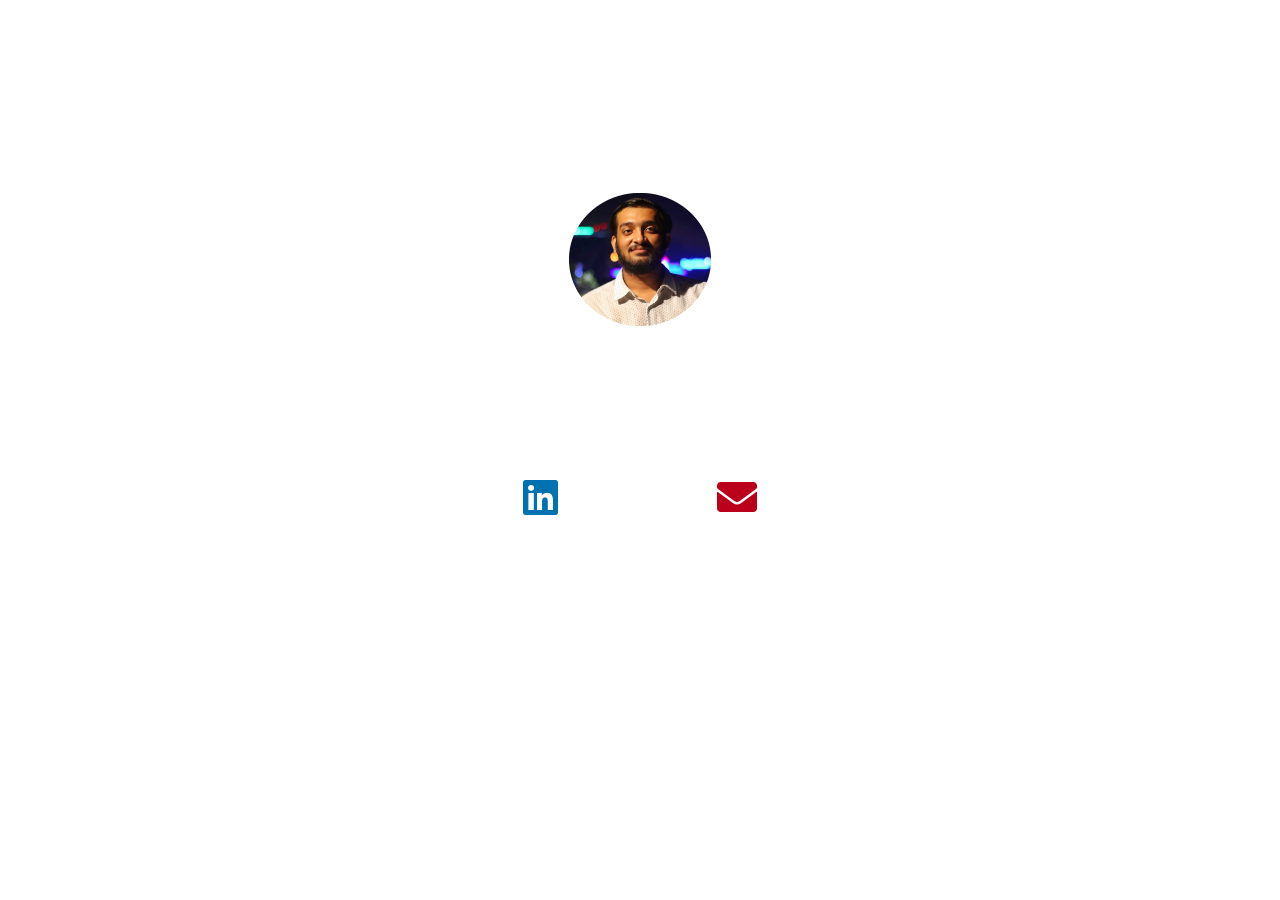
==== index.html @ 6c56e447 "Rename portfolio.html to index.html" ====
<!DOCTYPE html>
<html lang="en">

<head>
    <meta charset="UTF-8">
    <meta name="viewport" content="width=device-width, initial-scale=1.0">
    <title>Shammi Anand</title>
    <link rel="stylesheet" href="https://cdnjs.cloudflare.com/ajax/libs/font-awesome/5.11.2/css/all.css" />
    <link rel="stylesheet" href="style.css">
</head>

<body>
    <section>
        <div class="title">
            <img src="images/shammi.png" alt="Shammi Anand">
            <p id="name">Shammi Anand</p>
            <p id="class">Computer Science(Sophomore)</p>
            <p id="description"><a href="https://cusat.ac.in">Cochin University of Science & Technology</a></p>
            <div id="logos">
                <a href="https://linkedin.com/in/shammicusat" class="fa-2x icons-space"><i
                        class="fab fa-linkedin"></i></a>
                <a href="https://github.com/ShammiAnand/" class="fa-2x icons-space"><i class="fab fa-github"></i></a>
                <a href="mailto:shammianand101@gmail.com" class="fa-2x icons-space"><i class="fas fa-envelope"></i></a>
            </div>
            <div>
                <a href="https://drive.google.com/file/d/11SSKdb4FdiVod1B37IjM6GRURgsFeagd/view?usp=sharing"><button><i
                            class="fa fa-download"></i>Resume</button></a>
            </div>
            <div class="footer">
                <p>Designed by Shammi Anand</p>
            </div>
        </div>
        <script src="https://formspree.io/js/formbutton-v1.min.js" defer></script>
        <script>
            window.formbutton = window.formbutton || function () { (formbutton.q = formbutton.q || []).push(arguments) };
            formbutton("create", {
                styles: {
                    fontFamily: '"Courier Prime", monospace',
                    button: {
                        background: "black"
                    },
                    title: {
                        background: "#000000",
                        textTransform: "uppercase"
                    },
                    description: {
                        background: "#000000"
                    }
                },
                title: "Thanks for visiting my website!",
                description: "If you have any queries, please leave a message below. I'll get to it asap!",
                action: "https://formspree.io/f/xqkgajll",
                buttonImg: "<i class='fas fa-comment' style='font-size:24px'/>"
            })
        </script>
    </section>
</body>

</html>
---- style.css ----
* {
  box-sizing: border-box;
}

html,
body {
  margin: 0;
  padding: 0;
  height: 100vh;
  width: 100vw;
}

section {
    height: 100%;
    width: 100%;
    display: flex;
    align-items: center;
    justify-content: center;
    flex-direction: row;
    justify-items: auto;
    /* padding: 10px; */
    font-size: 20px;
    background-image: url("https://images.unsplash.com/photo-1603726629907-ba4600c520be?ixlib=rb-1.2.1&ixid=eyJhcHBfaWQiOjEyMDd9&auto=format&fit=crop&w=1534&q=80");
    background-repeat: no-repeat;
    background-size: cover;
}

section div {
  display: flex;
  flex-direction: column;
  justify-content: flex-start;
  align-items: center;
  justify-items: center;
}

.title {
  padding-top : 9.5em;
}

img {
  width : 25%;
}
a {
  text-decoration: none;
  color: white;
}

p {
  font-family: 'Courier New', Courier, monospace;
}

#name {
  font-size: 1.5em;
  font-weight: 800;
  color : white;
  margin : 10px auto;
}

#description {
  font-size: 1em;
  font-weight: 600;
  color: white;
  margin : 0px auto;
}

div#logos {
    display: flex;
    flex-direction: row;
    justify-content: space-around;
    align-items: center;
}

div#logos i {
  margin-top: 1em;
}

i {
  margin : 0.4em 0.75em;
  transition: all 0.5s;
}

i.fa-linkedin {
  color : #0072b1;
}

i.fa-envelope {
  color : #BB001B;
}

i:hover {
  /* color: brown; */
  transform: scale(1.5);
}

div button {
  font-size: 20px;
  width: 9em;
  border-radius: 10px;
  height: 3em;
  background: none;
  color : white;
  border : 2px solid white;
  margin : 3em 0 10em 0;
  transition: background-color 1s cubic-bezier(0.34, 1.56, 0.64, 1), border-radius 1s cubic-bezier(0.34, 1.56, 0.64, 1);
}

button:hover {
  color : black;
  background-color: white;
  /* border-radius: 20px; */
  transform: translateY(-10px);
}


@media (max-width : 960px) {
  p#description {
    padding : 0 20%;
  }
}

.footer {
  font-family: 'Courier New', Courier, monospace;
  font-size: 0.7em;
  font-weight: 200;
  color: white;
  /* padding-top: 10em; */
}

p#class {
  color: white;
  font-family: 'Courier New', Courier, monospace;
  font-size: 0.8em;
  margin-top : 0;
}
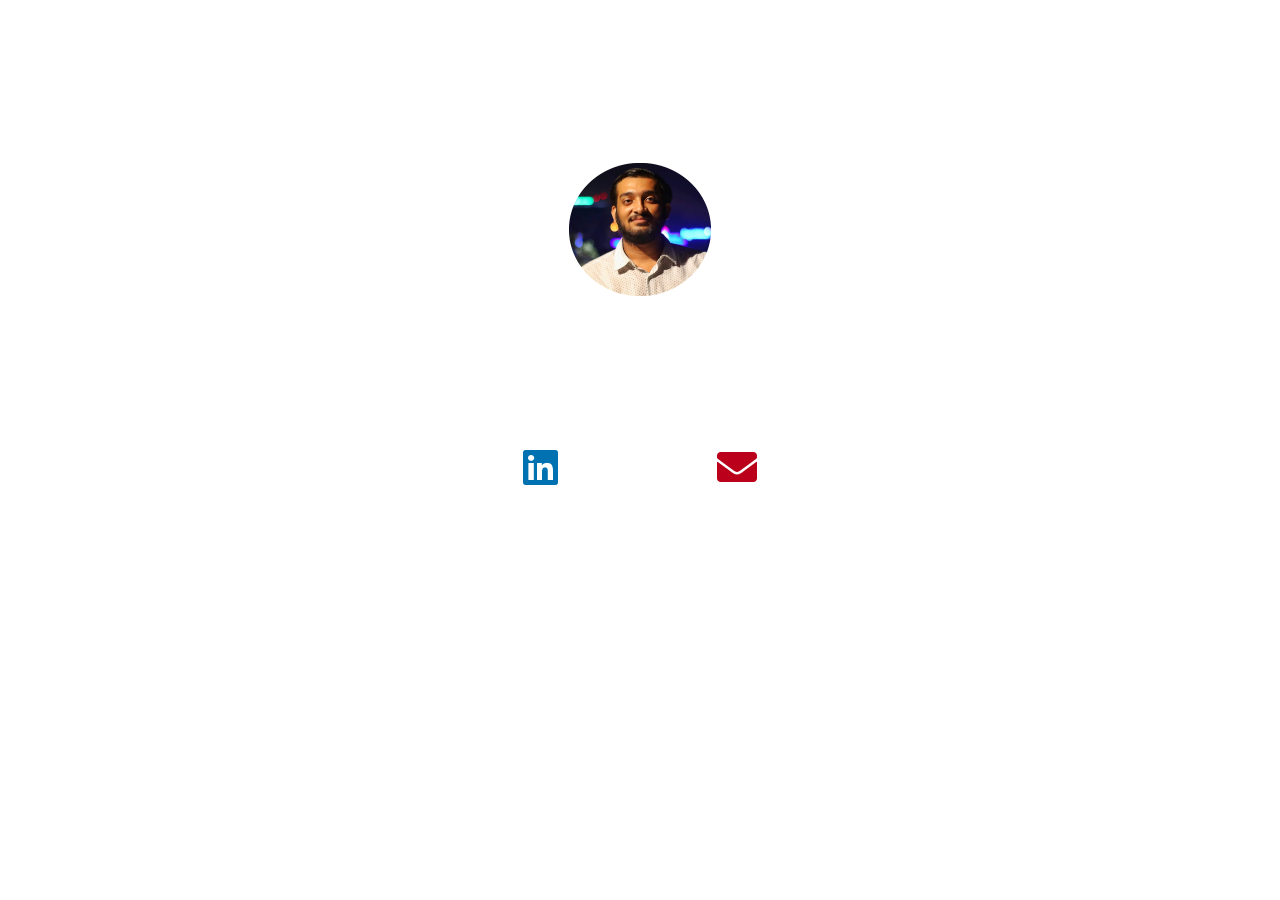
==== commit 0dcf6857: "changes" ====
--- a/index.html
+++ b/index.html
@@ -10,7 +10,7 @@
 </head>
 
 <body>
-    <section>
+    <section id="main">
         <div class="title">
             <img src="images/shammi.png" alt="Shammi Anand">
             <p id="name">Shammi Anand</p>
@@ -54,6 +54,7 @@
             })
         </script>
     </section>
+    <script src="app.js"></script>
 </body>
 
-</html>
+</html>
--- a/style.css
+++ b/style.css
@@ -8,9 +8,10 @@
   padding: 0;
   height: 100vh;
   width: 100vw;
+  /* background-image: url("https://images.unsplash.com/photo-1606990972809-f6dff5d17367?ixid=MXwxMjA3fDB8MHxwaG90by1wYWdlfHx8fGVufDB8fHw%3D&ixlib=rb-1.2.1&auto=format&fit=crop&w=1050&q=80"); */
 }
 
-section {
+#main {
     height: 100%;
     width: 100%;
     display: flex;
@@ -20,7 +21,8 @@
     justify-items: auto;
     /* padding: 10px; */
     font-size: 20px;
-    background-image: url("https://images.unsplash.com/photo-1603726629907-ba4600c520be?ixlib=rb-1.2.1&ixid=eyJhcHBfaWQiOjEyMDd9&auto=format&fit=crop&w=1534&q=80");
+    /* background-image: url("https://images.unsplash.com/photo-1603726629907-ba4600c520be?ixlib=rb-1.2.1&ixid=eyJhcHBfaWQiOjEyMDd9&auto=format&fit=crop&w=1534&q=80"); */
+    background-image: url("https://images.unsplash.com/photo-1606990972809-f6dff5d17367?ixid=MXwxMjA3fDB8MHxwaG90by1wYWdlfHx8fGVufDB8fHw%3D&ixlib=rb-1.2.1&auto=format&fit=crop&w=1050&q=80");
     background-repeat: no-repeat;
     background-size: cover;
 }
@@ -34,7 +36,7 @@
 }
 
 .title {
-  padding-top : 9.5em;
+  padding-top : 6.5em;
 }
 
 img {
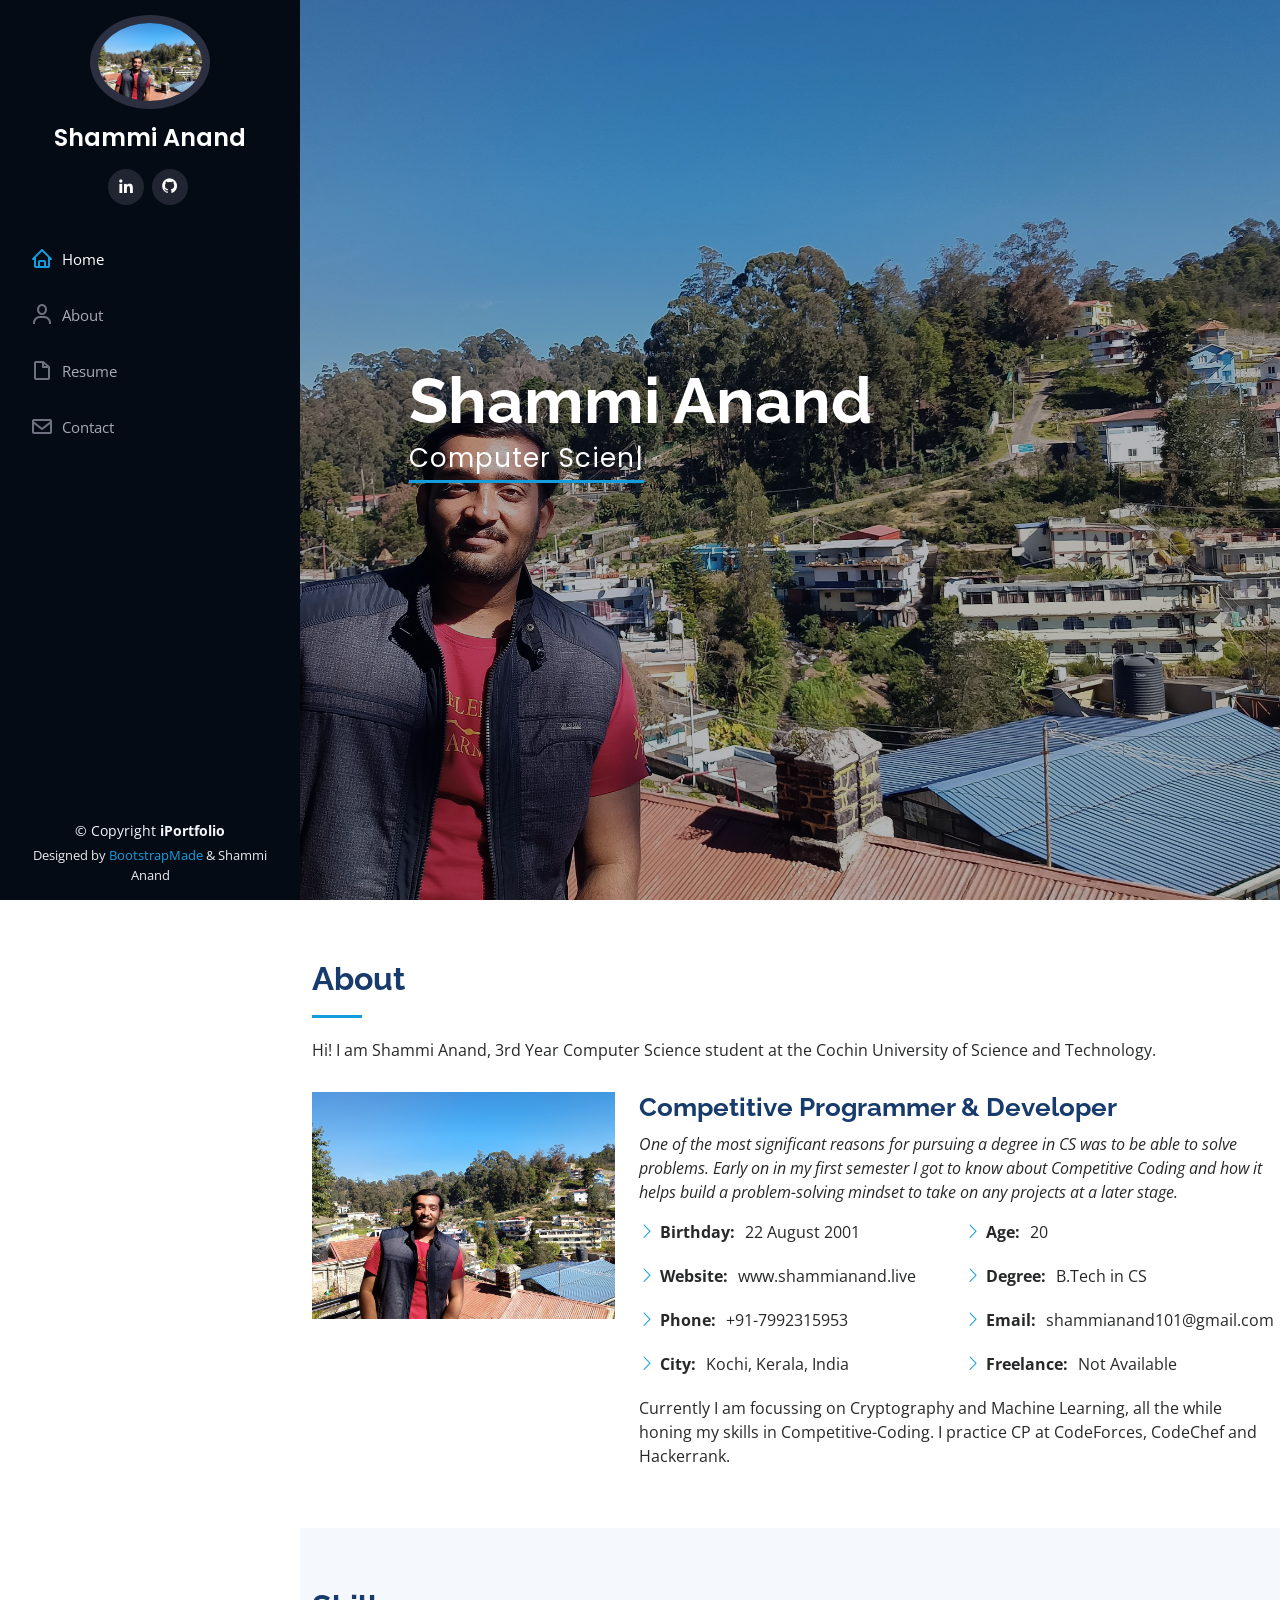
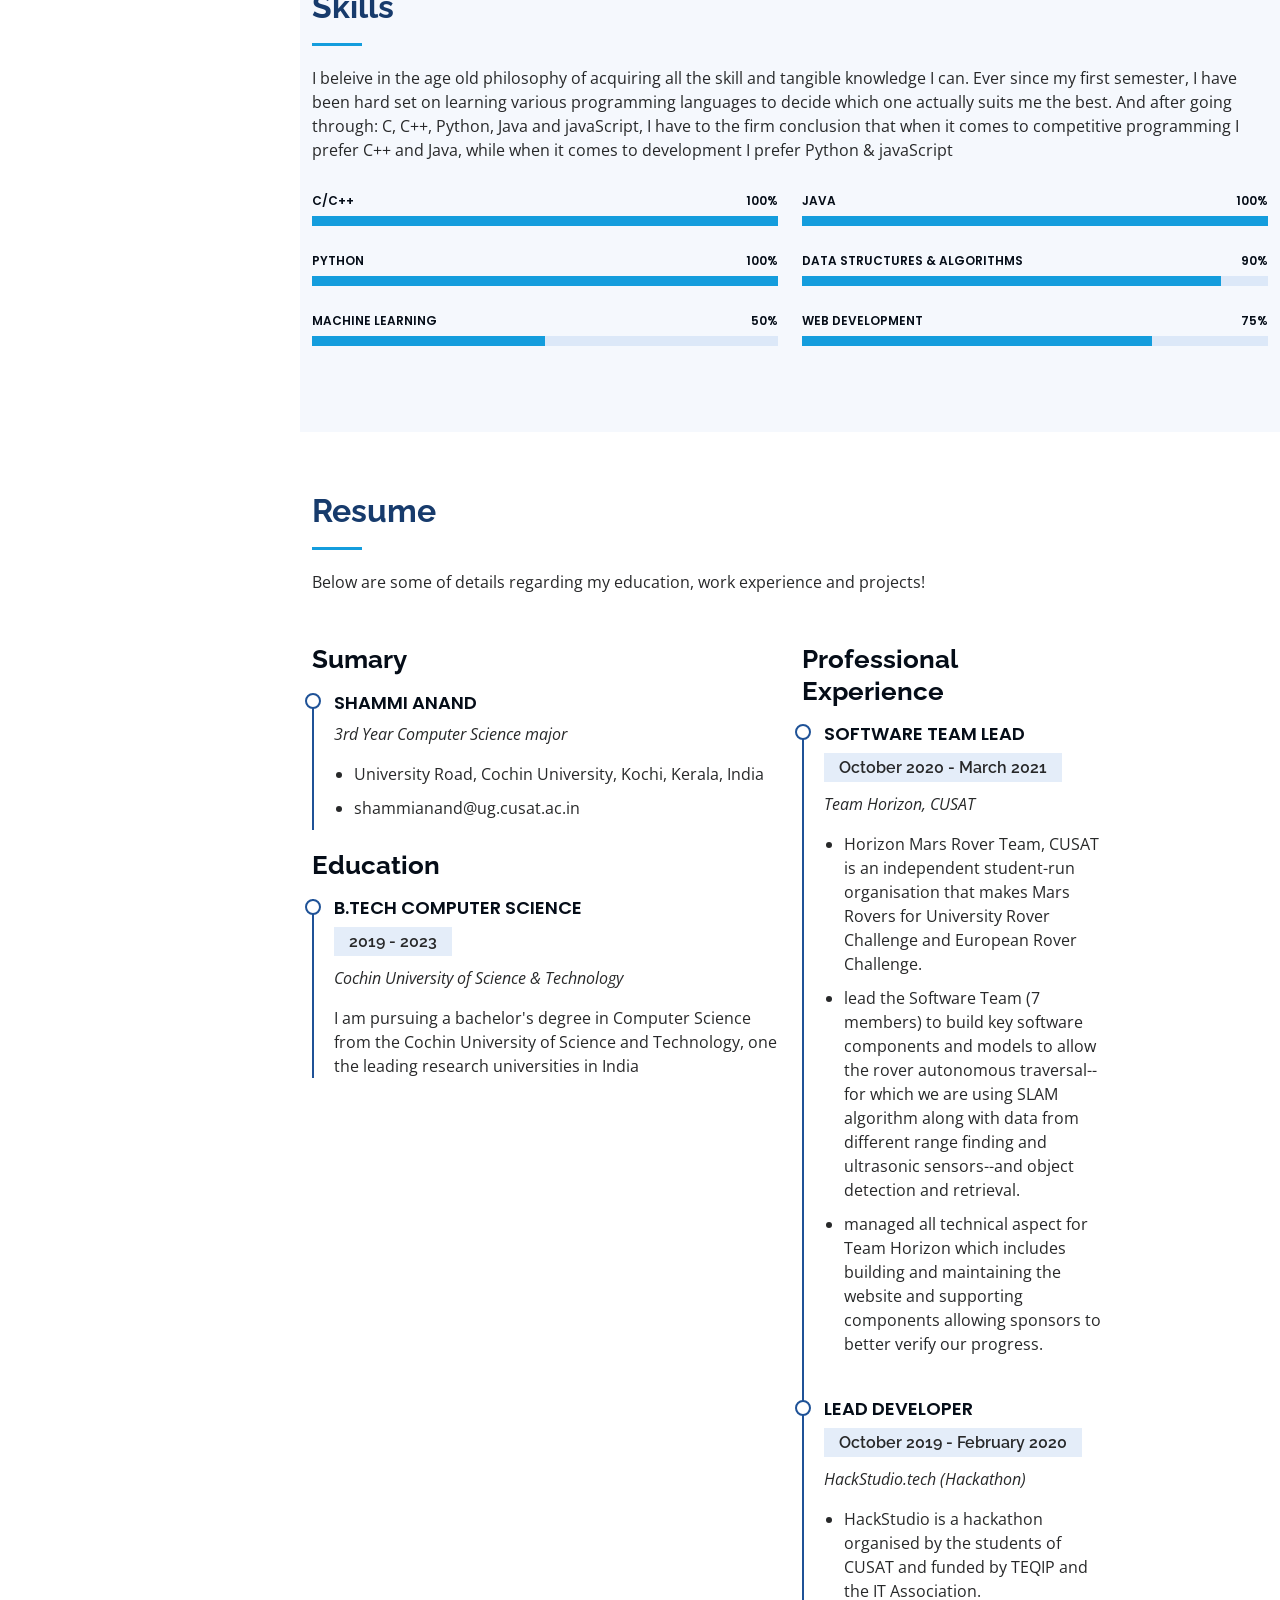
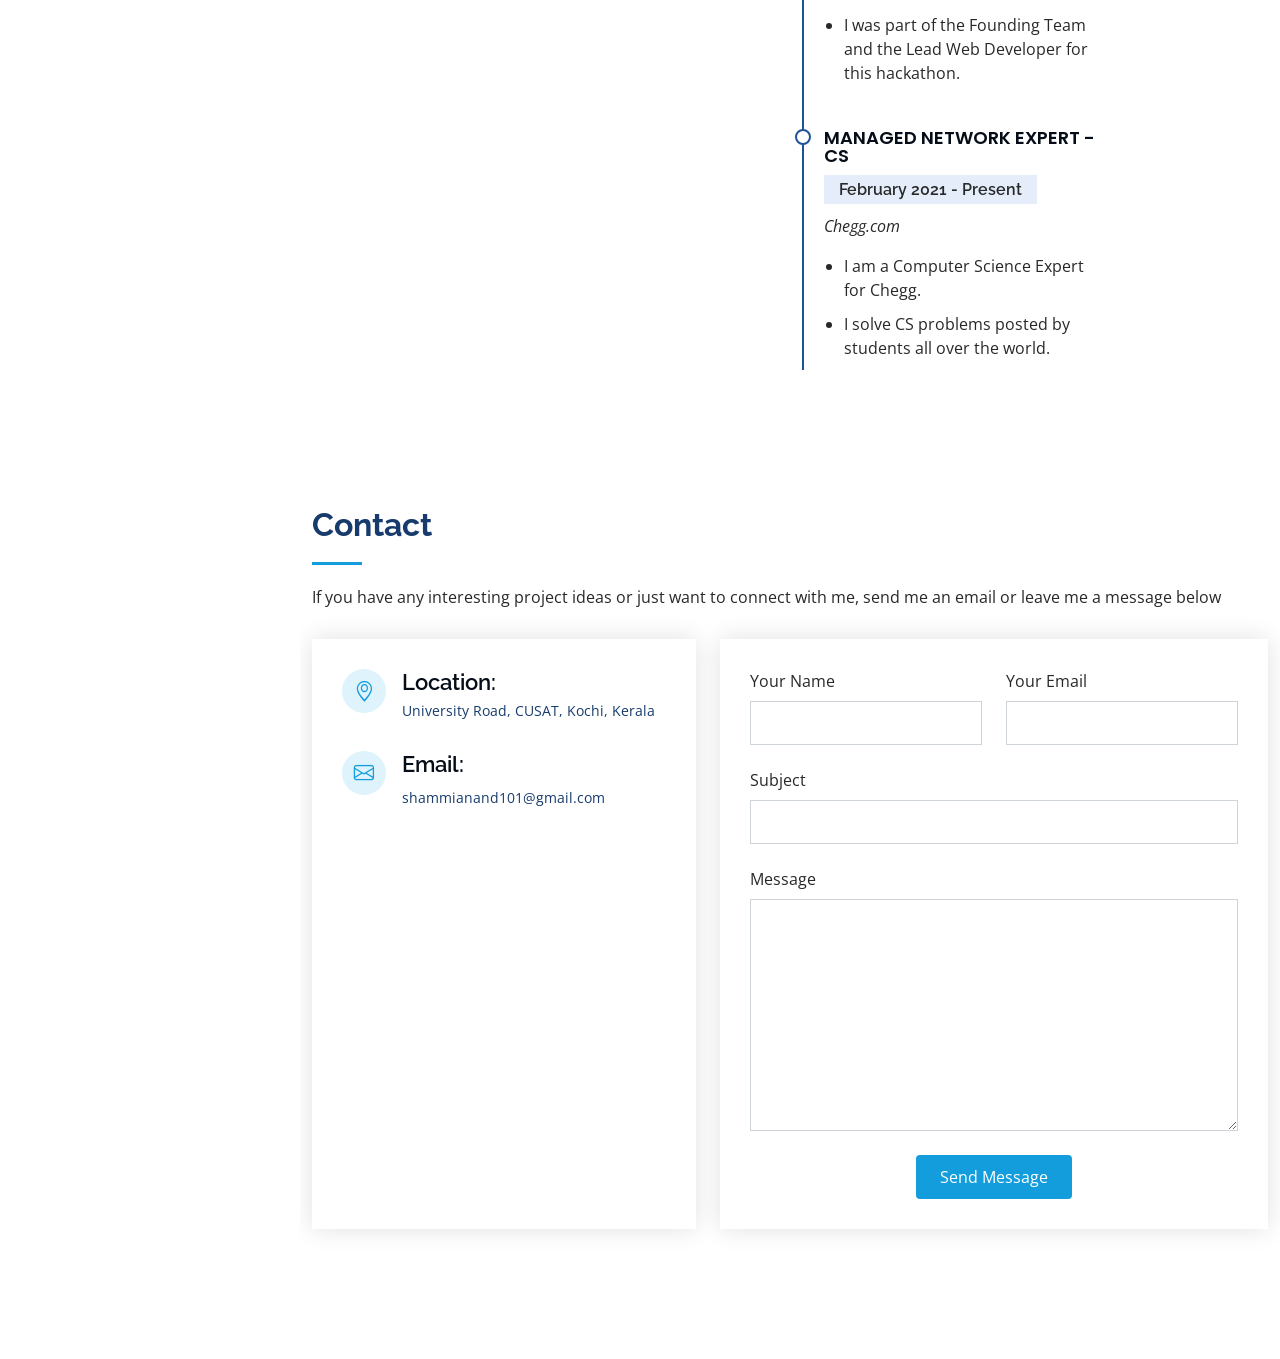
==== commit 2c75bde0: "pushing all files" ====
--- a/index.html
+++ b/index.html
@@ -1,60 +1,645 @@
-<!DOCTYPE html>
-<html lang="en">
-
-<head>
-    <meta charset="UTF-8">
-    <meta name="viewport" content="width=device-width, initial-scale=1.0">
-    <title>Shammi Anand</title>
-    <link rel="stylesheet" href="https://cdnjs.cloudflare.com/ajax/libs/font-awesome/5.11.2/css/all.css" />
-    <link rel="stylesheet" href="style.css">
-</head>
-
-<body>
-    <section id="main">
-        <div class="title">
-            <img src="images/shammi.png" alt="Shammi Anand">
-            <p id="name">Shammi Anand</p>
-            <p id="class">Computer Science(Sophomore)</p>
-            <p id="description"><a href="https://cusat.ac.in">Cochin University of Science & Technology</a></p>
-            <div id="logos">
-                <a href="https://linkedin.com/in/shammicusat" class="fa-2x icons-space"><i
-                        class="fab fa-linkedin"></i></a>
-                <a href="https://github.com/ShammiAnand/" class="fa-2x icons-space"><i class="fab fa-github"></i></a>
-                <a href="mailto:shammianand101@gmail.com" class="fa-2x icons-space"><i class="fas fa-envelope"></i></a>
-            </div>
-            <div>
-                <a href="https://drive.google.com/file/d/11SSKdb4FdiVod1B37IjM6GRURgsFeagd/view?usp=sharing"><button><i
-                            class="fa fa-download"></i>Resume</button></a>
-            </div>
-            <div class="footer">
-                <p>Designed by Shammi Anand</p>
-            </div>
-        </div>
-        <script src="https://formspree.io/js/formbutton-v1.min.js" defer></script>
-        <script>
-            window.formbutton = window.formbutton || function () { (formbutton.q = formbutton.q || []).push(arguments) };
-            formbutton("create", {
-                styles: {
-                    fontFamily: '"Courier Prime", monospace',
-                    button: {
-                        background: "black"
-                    },
-                    title: {
-                        background: "#000000",
-                        textTransform: "uppercase"
-                    },
-                    description: {
-                        background: "#000000"
-                    }
-                },
-                title: "Thanks for visiting my website!",
-                description: "If you have any queries, please leave a message below. I'll get to it asap!",
-                action: "https://formspree.io/f/xqkgajll",
-                buttonImg: "<i class='fas fa-comment' style='font-size:24px'/>"
-            })
-        </script>
-    </section>
-    <script src="app.js"></script>
-</body>
-
+<!DOCTYPE html>
+<html lang="en">
+
+<head>
+  <meta charset="utf-8">
+  <meta content="width=device-width, initial-scale=1.0" name="viewport">
+
+  <title>Shammi Anand - Index</title>
+  <meta content="" name="description">
+  <meta content="" name="keywords">
+
+  <!-- Favicons -->
+  <!-- <link href="assets/img/favicon.png" rel="icon"> -->
+  <!-- <link href="assets/img/apple-touch-icon.png" rel="apple-touch-icon"> -->
+
+  <!-- Google Fonts -->
+  <link href="https://fonts.googleapis.com/css?family=Open+Sans:300,300i,400,400i,600,600i,700,700i|Raleway:300,300i,400,400i,500,500i,600,600i,700,700i|Poppins:300,300i,400,400i,500,500i,600,600i,700,700i" rel="stylesheet">
+
+  <!-- Vendor CSS Files -->
+  <link href="assets/vendor/aos/aos.css" rel="stylesheet">
+  <link href="assets/vendor/bootstrap/css/bootstrap.min.css" rel="stylesheet">
+  <link href="assets/vendor/bootstrap-icons/bootstrap-icons.css" rel="stylesheet">
+  <link href="assets/vendor/boxicons/css/boxicons.min.css" rel="stylesheet">
+  <link href="assets/vendor/glightbox/css/glightbox.min.css" rel="stylesheet">
+  <link href="assets/vendor/swiper/swiper-bundle.min.css" rel="stylesheet">
+
+  <!-- Template Main CSS File -->
+  <link href="assets/css/style.css" rel="stylesheet">
+</head>
+
+<body>
+
+  <!-- ======= Mobile nav toggle button ======= -->
+  <i class="bi bi-list mobile-nav-toggle d-xl-none"></i>
+
+  <!-- ======= Header ======= -->
+  <header id="header">
+    <div class="d-flex flex-column">
+
+      <div class="profile">
+        <img src="assets/img/profile-img.jpg" alt="" class="img-fluid rounded-circle">
+        <h1 class="text-light"><a href="index.html">Shammi Anand</a></h1>
+        <div class="social-links mt-3 text-center">
+          <a href="https://www.linkedin.com/in/shammicusat/" class="linkedin"><i class="bx bxl-linkedin"></i></a>
+          <a href="https://github.com/ShammiAnand/" class="linkedin"><i class="bx bxl-github"></i></a>
+        </div>
+      </div>
+
+      <nav id="navbar" class="nav-menu navbar">
+        <ul>
+          <li><a href="#hero" class="nav-link scrollto active"><i class="bx bx-home"></i> <span>Home</span></a></li>
+          <li><a href="#about" class="nav-link scrollto"><i class="bx bx-user"></i> <span>About</span></a></li>
+          <li><a href="#resume" class="nav-link scrollto"><i class="bx bx-file-blank"></i> <span>Resume</span></a></li>
+        <!-- <li><a href="#portfolio" class="nav-link scrollto"><i class="bx bx-book-content"></i> <span>Portfolio</span></a></li> -->
+          <!-- <li><a href="#services" class="nav-link scrollto"><i class="bx bx-server"></i> <span>Services</span></a></li> -->
+          <li><a href="#contact" class="nav-link scrollto"><i class="bx bx-envelope"></i> <span>Contact</span></a></li>
+        </ul>
+      </nav><!-- .nav-menu -->
+    </div>
+  </header><!-- End Header -->
+
+  <!-- ======= Hero Section ======= -->
+  <section id="hero" class="d-flex flex-column justify-content-center align-items-center">
+    <div class="hero-container" data-aos="fade-in">
+      <h1>Shammi Anand</h1>
+      <p><span class="typed" data-typed-items="Computer Science, CUSAT, Programming, Developer"></span></p>
+    </div>
+  </section><!-- End Hero -->
+
+  <main id="main">
+
+    <!-- ======= About Section ======= -->
+    <section id="about" class="about">
+      <div class="container">
+
+        <div class="section-title">
+          <h2>About</h2>
+          <p>Hi! I am Shammi Anand, 3rd Year Computer Science student at the Cochin University of Science and Technology.</p>
+        </div>
+
+        <div class="row">
+          <div class="col-lg-4" data-aos="fade-right">
+            <img src="assets/img/profile-img.jpg" class="img-fluid" alt="">
+          </div>
+          <div class="col-lg-8 pt-4 pt-lg-0 content" data-aos="fade-left">
+            <h3>Competitive Programmer &amp; Developer</h3>
+            <p class="fst-italic">
+              One of the most significant reasons for pursuing a degree in CS was to be able to solve problems.
+              Early on in my first semester I got to know about Competitive Coding and how it helps build a problem-solving
+              mindset to take on any projects at a later stage.
+            </p>
+            <div class="row">
+              <div class="col-lg-6">
+                <ul>
+                  <li><i class="bi bi-chevron-right"></i> <strong>Birthday:</strong> <span>22 August 2001</span></li>
+                  <li><i class="bi bi-chevron-right"></i> <strong>Website:</strong> <span>www.shammianand.live</span></li>
+                  <li><i class="bi bi-chevron-right"></i> <strong>Phone:</strong> <span>+91-7992315953</span></li>
+                  <li><i class="bi bi-chevron-right"></i> <strong>City:</strong> <span>Kochi, Kerala, India</span></li>
+                </ul>
+              </div>
+              <div class="col-lg-6">
+                <ul>
+                  <li><i class="bi bi-chevron-right"></i> <strong>Age:</strong> <span>20</span></li>
+                  <li><i class="bi bi-chevron-right"></i> <strong>Degree:</strong> <span>B.Tech in CS</span></li>
+                  <li><i class="bi bi-chevron-right"></i> <strong>Email:</strong> <span>shammianand101@gmail.com</span></li>
+                  <li><i class="bi bi-chevron-right"></i> <strong>Freelance:</strong> <span>Not Available</span></li>
+                </ul>
+              </div>
+            </div>
+            <p>
+              Currently I am focussing on Cryptography and Machine Learning, all the while honing my skills in Competitive-Coding. I practice CP at CodeForces, CodeChef and Hackerrank.
+            </p>
+          </div>
+        </div>
+
+      </div>
+    </section><!-- End About Section -->
+
+    <!-- ======= Facts Section ======= -->
+    <!-- <section id="facts" class="facts">
+      <div class="container">
+
+        <div class="section-title">
+          <h2>Facts</h2>
+          <p>I have always been a Maths geek and probably it is the reason why I love Computer Science and programming so much. WRITE MORE!</p>
+        </div>
+
+        <div class="row no-gutters">
+
+          <div class="col-lg-3 col-md-6 d-md-flex align-items-md-stretch" data-aos="fade-up">
+            <div class="count-box">
+              <i class="bi bi-emoji-smile"></i>
+              <span data-purecounter-start="0" data-purecounter-end="232" data-purecounter-duration="1" class="purecounter"></span>
+              <p><strong>Happy Clients</strong> consequuntur quae</p>
+            </div>
+          </div>
+
+          <div class="col-lg-3 col-md-6 d-md-flex align-items-md-stretch" data-aos="fade-up" data-aos-delay="100">
+            <div class="count-box">
+              <i class="bi bi-journal-richtext"></i>
+              <span data-purecounter-start="0" data-purecounter-end="521" data-purecounter-duration="1" class="purecounter"></span>
+              <p><strong>Projects</strong> adipisci atque cum quia aut</p>
+            </div>
+          </div>
+
+          <div class="col-lg-3 col-md-6 d-md-flex align-items-md-stretch" data-aos="fade-up" data-aos-delay="200">
+            <div class="count-box">
+              <i class="bi bi-headset"></i>
+              <span data-purecounter-start="0" data-purecounter-end="1453" data-purecounter-duration="1" class="purecounter"></span>
+              <p><strong>Hours Of Support</strong> aut commodi quaerat</p>
+            </div>
+          </div>
+
+          <div class="col-lg-3 col-md-6 d-md-flex align-items-md-stretch" data-aos="fade-up" data-aos-delay="300">
+            <div class="count-box">
+              <i class="bi bi-people"></i>
+              <span data-purecounter-start="0" data-purecounter-end="32" data-purecounter-duration="1" class="purecounter"></span>
+              <p><strong>Hard Workers</strong> rerum asperiores dolor</p>
+            </div>
+          </div>
+
+        </div>
+
+      </div>
+    </section> --><!-- End Facts Section -->
+
+    <!-- ======= Skills Section ======= -->
+    <section id="skills" class="skills section-bg">
+      <div class="container">
+
+        <div class="section-title">
+          <h2>Skills</h2>
+          <p>I beleive in the age old philosophy of acquiring all the skill and tangible knowledge I can. Ever since my first
+          semester, I have been hard set on learning various programming languages to decide which one actually suits me the
+        best. And after going through: C, C++, Python, Java and javaScript, I have to the firm conclusion that when it comes to competitive programming I prefer C++ and Java, while when it comes to development I prefer Python & javaScript</p>
+        </div>
+
+        <div class="row skills-content">
+
+          <div class="col-lg-6" data-aos="fade-up">
+
+            <div class="progress">
+              <span class="skill">C/C++ <i class="val">100%</i></span>
+              <div class="progress-bar-wrap">
+                <div class="progress-bar" role="progressbar" aria-valuenow="100" aria-valuemin="0" aria-valuemax="100"></div>
+              </div>
+            </div>
+
+            <div class="progress">
+              <span class="skill">Python <i class="val">100%</i></span>
+              <div class="progress-bar-wrap">
+                <div class="progress-bar" role="progressbar" aria-valuenow="100" aria-valuemin="0" aria-valuemax="100"></div>
+              </div>
+            </div>
+
+              <div class="progress">
+              <span class="skill">Machine Learning <i class="val">50%</i></span>
+              <div class="progress-bar-wrap">
+                <div class="progress-bar" role="progressbar" aria-valuenow="50" aria-valuemin="0" aria-valuemax="100"></div>
+              </div>
+            </div>
+
+          </div>
+
+          <div class="col-lg-6" data-aos="fade-up" data-aos-delay="100">
+
+            <div class="progress">
+              <span class="skill">Java <i class="val">100%</i></span>
+              <div class="progress-bar-wrap">
+                <div class="progress-bar" role="progressbar" aria-valuenow="100" aria-valuemin="0" aria-valuemax="100"></div>
+              </div>
+            </div>
+
+            <div class="progress">
+              <span class="skill">Data Structures & Algorithms <i class="val">90%</i></span>
+              <div class="progress-bar-wrap">
+                <div class="progress-bar" role="progressbar" aria-valuenow="90" aria-valuemin="0" aria-valuemax="100"></div>
+              </div>
+            </div>
+
+            <div class="progress">
+              <span class="skill">Web Development <i class="val">75%</i></span>
+              <div class="progress-bar-wrap">
+                <div class="progress-bar" role="progressbar" aria-valuenow="75" aria-valuemin="0" aria-valuemax="100"></div>
+              </div>
+            </div>
+
+          </div>
+
+        </div>
+
+      </div>
+    </section><!-- End Skills Section -->
+
+    <!-- ======= Resume Section ======= -->
+    <section id="resume" class="resume">
+      <div class="container">
+
+        <div class="section-title">
+          <h2>Resume</h2>
+          <p>Below are some of details regarding my education, work experience and projects!</p>
+        </div>
+
+        <div class="row">
+          <div class="col-lg-6" data-aos="fade-up">
+            <h3 class="resume-title">Sumary</h3>
+            <div class="resume-item pb-0">
+              <h4>Shammi Anand</h4>
+              <p><em>3rd Year Computer Science major</em></p>
+              <ul>
+                <li>University Road, Cochin University, Kochi, Kerala, India</li>
+                <li>shammianand@ug.cusat.ac.in</li>
+              </ul>
+            </div>
+
+            <h3 class="resume-title">Education</h3>
+            <div class="resume-item">
+              <h4>B.Tech Computer Science</h4>
+              <h5>2019 - 2023</h5>
+              <p><em>Cochin University of Science & Technology</em></p>
+              <p>I am pursuing a bachelor's degree in Computer Science from the Cochin University
+              of Science and Technology, one the leading research universities in India</p>
+            </div>
+          </div>
+          <div class="col-lg-4" data-aos="fade-up" data-aos-delay="100">
+            <h3 class="resume-title">Professional Experience</h3>
+            <div class="resume-item">
+              <h4>Software Team Lead</h4>
+              <h5>October 2020 - March 2021</h5>
+              <p><em>Team Horizon, CUSAT</em></p>
+              <ul>
+                <li>Horizon Mars Rover Team, CUSAT is an independent student-run organisation that makes Mars Rovers for University Rover Challenge and European Rover Challenge.</li>
+                <li>lead the Software Team (7 members) to build key software components and models to allow the rover autonomous traversal--for which we are using SLAM algorithm along with data from different range finding and ultrasonic sensors--and object detection and retrieval. </li>
+                <li>managed all technical aspect for Team Horizon which includes building and maintaining the website and supporting components allowing sponsors to better verify our progress.</li>
+              </ul>
+            </div>
+            <div class="resume-item">
+              <h4>Lead Developer</h4>
+              <h5>October 2019 - February 2020</h5>
+              <p><em>HackStudio.tech (Hackathon)</em></p>
+              <ul>
+                <li>HackStudio is a hackathon organised by the students of CUSAT and funded by TEQIP and the IT Association.</li>
+                <li>I was part of the Founding Team and the Lead Web Developer for this hackathon.</li>
+              </ul>
+            </div>
+            <div class="resume-item">
+              <h4>Managed Network Expert - CS</h4>
+              <h5>February 2021 - Present</h5>
+              <p><em>Chegg.com</em></p>
+              <ul>
+                <li>I am a Computer Science Expert for Chegg.</li>
+                <li>I solve CS problems posted by students all over the world.</li>
+              </ul>
+            </div>
+          </div>
+          </div>
+        </div>
+
+      </div>
+    </section><!-- End Resume Section -->
+
+    <!-- ======= Portfolio Section ======= -->
+   <!--  <section id="portfolio" class="portfolio section-bg">
+      <div class="container">
+
+        <div class="section-title">
+          <h2>Portfolio</h2>
+          <p>Magnam dolores commodi suscipit. Necessitatibus eius consequatur ex aliquid fuga eum quidem. Sit sint consectetur velit. Quisquam quos quisquam cupiditate. Et nemo qui impedit suscipit alias ea. Quia fugiat sit in iste officiis commodi quidem hic quas.</p>
+        </div>
+
+        <div class="row" data-aos="fade-up">
+          <div class="col-lg-12 d-flex justify-content-center">
+            <ul id="portfolio-flters">
+              <li data-filter="*" class="filter-active">All</li>
+              <li data-filter=".filter-app">App</li>
+              <li data-filter=".filter-card">Card</li>
+              <li data-filter=".filter-web">Web</li>
+            </ul>
+          </div>
+        </div>
+
+        <div class="row portfolio-container" data-aos="fade-up" data-aos-delay="100">
+
+          <div class="col-lg-4 col-md-6 portfolio-item filter-app">
+            <div class="portfolio-wrap">
+              <img src="assets/img/portfolio/portfolio-1.jpg" class="img-fluid" alt="">
+              <div class="portfolio-links">
+                <a href="assets/img/portfolio/portfolio-1.jpg" data-gallery="portfolioGallery" class="portfolio-lightbox" title="App 1"><i class="bx bx-plus"></i></a>
+                <a href="portfolio-details.html" title="More Details"><i class="bx bx-link"></i></a>
+              </div>
+            </div>
+          </div>
+
+          <div class="col-lg-4 col-md-6 portfolio-item filter-web">
+            <div class="portfolio-wrap">
+              <img src="assets/img/portfolio/portfolio-2.jpg" class="img-fluid" alt="">
+              <div class="portfolio-links">
+                <a href="assets/img/portfolio/portfolio-2.jpg" data-gallery="portfolioGallery" class="portfolio-lightbox" title="Web 3"><i class="bx bx-plus"></i></a>
+                <a href="portfolio-details.html" title="More Details"><i class="bx bx-link"></i></a>
+              </div>
+            </div>
+          </div>
+
+          <div class="col-lg-4 col-md-6 portfolio-item filter-app">
+            <div class="portfolio-wrap">
+              <img src="assets/img/portfolio/portfolio-3.jpg" class="img-fluid" alt="">
+              <div class="portfolio-links">
+                <a href="assets/img/portfolio/portfolio-3.jpg" data-gallery="portfolioGallery" class="portfolio-lightbox" title="App 2"><i class="bx bx-plus"></i></a>
+                <a href="portfolio-details.html" title="More Details"><i class="bx bx-link"></i></a>
+              </div>
+            </div>
+          </div>
+
+          <div class="col-lg-4 col-md-6 portfolio-item filter-card">
+            <div class="portfolio-wrap">
+              <img src="assets/img/portfolio/portfolio-4.jpg" class="img-fluid" alt="">
+              <div class="portfolio-links">
+                <a href="assets/img/portfolio/portfolio-4.jpg" data-gallery="portfolioGallery" class="portfolio-lightbox" title="Card 2"><i class="bx bx-plus"></i></a>
+                <a href="portfolio-details.html" title="More Details"><i class="bx bx-link"></i></a>
+              </div>
+            </div>
+          </div>
+
+          <div class="col-lg-4 col-md-6 portfolio-item filter-web">
+            <div class="portfolio-wrap">
+              <img src="assets/img/portfolio/portfolio-5.jpg" class="img-fluid" alt="">
+              <div class="portfolio-links">
+                <a href="assets/img/portfolio/portfolio-5.jpg" data-gallery="portfolioGallery" class="portfolio-lightbox" title="Web 2"><i class="bx bx-plus"></i></a>
+                <a href="portfolio-details.html" title="More Details"><i class="bx bx-link"></i></a>
+              </div>
+            </div>
+          </div>
+
+          <div class="col-lg-4 col-md-6 portfolio-item filter-app">
+            <div class="portfolio-wrap">
+              <img src="assets/img/portfolio/portfolio-6.jpg" class="img-fluid" alt="">
+              <div class="portfolio-links">
+                <a href="assets/img/portfolio/portfolio-6.jpg" data-gallery="portfolioGallery" class="portfolio-lightbox" title="App 3"><i class="bx bx-plus"></i></a>
+                <a href="portfolio-details.html" title="More Details"><i class="bx bx-link"></i></a>
+              </div>
+            </div>
+          </div>
+
+          <div class="col-lg-4 col-md-6 portfolio-item filter-card">
+            <div class="portfolio-wrap">
+              <img src="assets/img/portfolio/portfolio-7.jpg" class="img-fluid" alt="">
+              <div class="portfolio-links">
+                <a href="assets/img/portfolio/portfolio-7.jpg" data-gallery="portfolioGallery" class="portfolio-lightbox" title="Card 1"><i class="bx bx-plus"></i></a>
+                <a href="portfolio-details.html" title="More Details"><i class="bx bx-link"></i></a>
+              </div>
+            </div>
+          </div>
+
+          <div class="col-lg-4 col-md-6 portfolio-item filter-card">
+            <div class="portfolio-wrap">
+              <img src="assets/img/portfolio/portfolio-8.jpg" class="img-fluid" alt="">
+              <div class="portfolio-links">
+                <a href="assets/img/portfolio/portfolio-8.jpg" data-gallery="portfolioGallery" class="portfolio-lightbox" title="Card 3"><i class="bx bx-plus"></i></a>
+                <a href="portfolio-details.html" title="More Details"><i class="bx bx-link"></i></a>
+              </div>
+            </div>
+          </div>
+
+          <div class="col-lg-4 col-md-6 portfolio-item filter-web">
+            <div class="portfolio-wrap">
+              <img src="assets/img/portfolio/portfolio-9.jpg" class="img-fluid" alt="">
+              <div class="portfolio-links">
+                <a href="assets/img/portfolio/portfolio-9.jpg" data-gallery="portfolioGallery" class="portfolio-lightbox" title="Web 3"><i class="bx bx-plus"></i></a>
+                <a href="portfolio-details.html" title="More Details"><i class="bx bx-link"></i></a>
+              </div>
+            </div>
+          </div>
+
+        </div>
+
+      </div>
+    </section> --><!-- End Portfolio Section -->
+
+    <!-- ======= Services Section ======= -->
+    <!-- <section id="services" class="services">
+      <div class="container">
+
+        <div class="section-title">
+          <h2>Services</h2>
+          <p>Magnam dolores commodi suscipit. Necessitatibus eius consequatur ex aliquid fuga eum quidem. Sit sint consectetur velit. Quisquam quos quisquam cupiditate. Et nemo qui impedit suscipit alias ea. Quia fugiat sit in iste officiis commodi quidem hic quas.</p>
+        </div>
+
+        <div class="row">
+          <div class="col-lg-4 col-md-6 icon-box" data-aos="fade-up">
+            <div class="icon"><i class="bi bi-briefcase"></i></div>
+            <h4 class="title"><a href="">Lorem Ipsum</a></h4>
+            <p class="description">Voluptatum deleniti atque corrupti quos dolores et quas molestias excepturi sint occaecati cupiditate non provident</p>
+          </div>
+          <div class="col-lg-4 col-md-6 icon-box" data-aos="fade-up" data-aos-delay="100">
+            <div class="icon"><i class="bi bi-card-checklist"></i></div>
+            <h4 class="title"><a href="">Dolor Sitema</a></h4>
+            <p class="description">Minim veniam, quis nostrud exercitation ullamco laboris nisi ut aliquip ex ea commodo consequat tarad limino ata</p>
+          </div>
+          <div class="col-lg-4 col-md-6 icon-box" data-aos="fade-up" data-aos-delay="200">
+            <div class="icon"><i class="bi bi-bar-chart"></i></div>
+            <h4 class="title"><a href="">Sed ut perspiciatis</a></h4>
+            <p class="description">Duis aute irure dolor in reprehenderit in voluptate velit esse cillum dolore eu fugiat nulla pariatur</p>
+          </div>
+          <div class="col-lg-4 col-md-6 icon-box" data-aos="fade-up" data-aos-delay="300">
+            <div class="icon"><i class="bi bi-binoculars"></i></div>
+            <h4 class="title"><a href="">Magni Dolores</a></h4>
+            <p class="description">Excepteur sint occaecat cupidatat non proident, sunt in culpa qui officia deserunt mollit anim id est laborum</p>
+          </div>
+          <div class="col-lg-4 col-md-6 icon-box" data-aos="fade-up" data-aos-delay="400">
+            <div class="icon"><i class="bi bi-brightness-high"></i></div>
+            <h4 class="title"><a href="">Nemo Enim</a></h4>
+            <p class="description">At vero eos et accusamus et iusto odio dignissimos ducimus qui blanditiis praesentium voluptatum deleniti atque</p>
+          </div>
+          <div class="col-lg-4 col-md-6 icon-box" data-aos="fade-up" data-aos-delay="500">
+            <div class="icon"><i class="bi bi-calendar4-week"></i></div>
+            <h4 class="title"><a href="">Eiusmod Tempor</a></h4>
+            <p class="description">Et harum quidem rerum facilis est et expedita distinctio. Nam libero tempore, cum soluta nobis est eligendi</p>
+          </div>
+        </div>
+
+      </div>
+    </section> --><!-- End Services Section -->
+
+    <!-- ======= Testimonials Section ======= -->
+    <!-- <section id="testimonials" class="testimonials section-bg">
+      <div class="container">
+
+        <div class="section-title">
+          <h2>Testimonials</h2>
+          <p>Magnam dolores commodi suscipit. Necessitatibus eius consequatur ex aliquid fuga eum quidem. Sit sint consectetur velit. Quisquam quos quisquam cupiditate. Et nemo qui impedit suscipit alias ea. Quia fugiat sit in iste officiis commodi quidem hic quas.</p>
+        </div>
+
+        <div class="testimonials-slider swiper-container" data-aos="fade-up" data-aos-delay="100">
+          <div class="swiper-wrapper">
+
+            <div class="swiper-slide">
+              <div class="testimonial-item" data-aos="fade-up">
+                <p>
+                  <i class="bx bxs-quote-alt-left quote-icon-left"></i>
+                  Proin iaculis purus consequat sem cure digni ssim donec porttitora entum suscipit rhoncus. Accusantium quam, ultricies eget id, aliquam eget nibh et. Maecen aliquam, risus at semper.
+                  <i class="bx bxs-quote-alt-right quote-icon-right"></i>
+                </p>
+                <img src="assets/img/testimonials/testimonials-1.jpg" class="testimonial-img" alt="">
+                <h3>Saul Goodman</h3>
+                <h4>Ceo &amp; Founder</h4>
+              </div>
+            </div> --><!-- End testimonial item -->
+
+            <!-- <div class="swiper-slide">
+              <div class="testimonial-item" data-aos="fade-up" data-aos-delay="100">
+                <p>
+                  <i class="bx bxs-quote-alt-left quote-icon-left"></i>
+                  Export tempor illum tamen malis malis eram quae irure esse labore quem cillum quid cillum eram malis quorum velit fore eram velit sunt aliqua noster fugiat irure amet legam anim culpa.
+                  <i class="bx bxs-quote-alt-right quote-icon-right"></i>
+                </p>
+                <img src="assets/img/testimonials/testimonials-2.jpg" class="testimonial-img" alt="">
+                <h3>Sara Wilsson</h3>
+                <h4>Designer</h4>
+              </div>
+            </div> --><!-- End testimonial item -->
+
+            <!-- <div class="swiper-slide">
+              <div class="testimonial-item" data-aos="fade-up" data-aos-delay="200">
+                <p>
+                  <i class="bx bxs-quote-alt-left quote-icon-left"></i>
+                  Enim nisi quem export duis labore cillum quae magna enim sint quorum nulla quem veniam duis minim tempor labore quem eram duis noster aute amet eram fore quis sint minim.
+                  <i class="bx bxs-quote-alt-right quote-icon-right"></i>
+                </p>
+                <img src="assets/img/testimonials/testimonials-3.jpg" class="testimonial-img" alt="">
+                <h3>Jena Karlis</h3>
+                <h4>Store Owner</h4>
+              </div>
+            </div> --><!-- End testimonial item -->
+
+            <!-- <div class="swiper-slide">
+              <div class="testimonial-item" data-aos="fade-up" data-aos-delay="300">
+                <p>
+                  <i class="bx bxs-quote-alt-left quote-icon-left"></i>
+                  Fugiat enim eram quae cillum dolore dolor amet nulla culpa multos export minim fugiat minim velit minim dolor enim duis veniam ipsum anim magna sunt elit fore quem dolore labore illum veniam.
+                  <i class="bx bxs-quote-alt-right quote-icon-right"></i>
+                </p>
+                <img src="assets/img/testimonials/testimonials-4.jpg" class="testimonial-img" alt="">
+                <h3>Matt Brandon</h3>
+                <h4>Freelancer</h4>
+              </div>
+            </div> --><!-- End testimonial item -->
+
+            <!-- <div class="swiper-slide">
+              <div class="testimonial-item" data-aos="fade-up" data-aos-delay="400">
+                <p>
+                  <i class="bx bxs-quote-alt-left quote-icon-left"></i>
+                  Quis quorum aliqua sint quem legam fore sunt eram irure aliqua veniam tempor noster veniam enim culpa labore duis sunt culpa nulla illum cillum fugiat legam esse veniam culpa fore nisi cillum quid.
+                  <i class="bx bxs-quote-alt-right quote-icon-right"></i>
+                </p>
+                <img src="assets/img/testimonials/testimonials-5.jpg" class="testimonial-img" alt="">
+                <h3>John Larson</h3>
+                <h4>Entrepreneur</h4>
+              </div>
+            </div> --><!-- End testimonial item -->
+
+          <!-- </div>
+          <div class="swiper-pagination"></div>
+        </div>
+
+      </div>
+    </section> --><!-- End Testimonials Section -->
+
+    <!-- ======= Contact Section ======= -->
+    <section id="contact" class="contact">
+      <div class="container">
+
+        <div class="section-title">
+          <h2>Contact</h2>
+          <p>If you have any interesting project ideas or just want to connect with me, send me an email or leave me a
+          message below</p>
+        </div>
+
+        <div class="row" data-aos="fade-in">
+
+          <div class="col-lg-5 d-flex align-items-stretch">
+            <div class="info">
+              <div class="address">
+                <i class="bi bi-geo-alt"></i>
+                <h4>Location:</h4>
+                <p>University Road, CUSAT, Kochi, Kerala</p>
+              </div>
+
+              <div class="email">
+                <i class="bi bi-envelope"></i>
+                <h4>Email:</h4>
+                <p>shammianand101@gmail.com</p>
+              </div>
+
+              <iframe src="https://www.google.com/maps/embed?pb=!1m18!1m12!1m3!1d3928.666684800387!2d76.3260451148331!3d10.044339275025063!2m3!1f0!2f0!3f0!3m2!1i1024!2i768!4f13.1!3m3!1m2!1s0x3b080c377917e985%3A0xb0fd4b1e85a6e51f!2sCochin%20University%20of%20Science%20and%20Technology!5e0!3m2!1sen!2sin!4v1626600677588!5m2!1sen!2sin" frameborder="0" style="border:0; width: 100%; height: 290px;" allowfullscreen></iframe>
+            </div>
+
+          </div>
+
+          <div class="col-lg-7 mt-5 mt-lg-0 d-flex align-items-stretch">
+            <form action="#" method="post" role="form" class="php-email-form">
+              <div class="row">
+                <div class="form-group col-md-6">
+                  <label for="name">Your Name</label>
+                  <input type="text" name="name" class="form-control" id="name" required>
+                </div>
+                <div class="form-group col-md-6">
+                  <label for="name">Your Email</label>
+                  <input type="email" class="form-control" name="email" id="email" required>
+                </div>
+              </div>
+              <div class="form-group">
+                <label for="name">Subject</label>
+                <input type="text" class="form-control" name="subject" id="subject" required>
+              </div>
+              <div class="form-group">
+                <label for="name">Message</label>
+                <textarea class="form-control" name="message" rows="10" required></textarea>
+              </div>
+              <div class="my-3">
+                <div class="loading">Loading</div>
+                <div class="error-message"></div>
+                <div class="sent-message">Your message has been sent. Thank you!</div>
+              </div>
+              <div class="text-center"><button type="submit">Send Message</button></div>
+            </form>
+          </div>
+
+        </div>
+
+      </div>
+    </section><!-- End Contact Section -->
+
+  </main><!-- End #main -->
+
+  <!-- ======= Footer ======= -->
+  <footer id="footer">
+    <div class="container">
+      <div class="copyright">
+        &copy; Copyright <strong><span>iPortfolio</span></strong>
+      </div>
+      <div class="credits">
+        Designed by <a href="https://bootstrapmade.com/">BootstrapMade</a> & Shammi Anand
+      </div>
+    </div>
+  </footer><!-- End  Footer -->
+
+  <a href="#" class="back-to-top d-flex align-items-center justify-content-center"><i class="bi bi-arrow-up-short"></i></a>
+
+  <!-- Vendor JS Files -->
+  <script src="assets/vendor/aos/aos.js"></script>
+  <script src="assets/vendor/bootstrap/js/bootstrap.bundle.min.js"></script>
+  <script src="assets/vendor/glightbox/js/glightbox.min.js"></script>
+  <script src="assets/vendor/isotope-layout/isotope.pkgd.min.js"></script>
+  <script src="assets/vendor/php-email-form/validate.js"></script>
+  <script src="assets/vendor/purecounter/purecounter.js"></script>
+  <script src="assets/vendor/swiper/swiper-bundle.min.js"></script>
+  <script src="assets/vendor/typed.js/typed.min.js"></script>
+  <script src="assets/vendor/waypoints/noframework.waypoints.js"></script>
+
+  <!-- Template Main JS File -->
+  <script src="assets/js/main.js"></script>
+
+</body>
+
 </html>
--- a/assets/css/style.css
+++ b/assets/css/style.css
@@ -0,0 +1,1074 @@
+/**
+* Template Name: iPortfolio - v3.3.0
+* Template URL: https://bootstrapmade.com/iportfolio-bootstrap-portfolio-websites-template/
+* Author: BootstrapMade.com
+* License: https://bootstrapmade.com/license/
+*/
+
+/*--------------------------------------------------------------
+# General
+--------------------------------------------------------------*/
+body {
+  font-family: "Open Sans", sans-serif;
+  color: #272829;
+}
+
+a {
+  color: #149ddd;
+  text-decoration: none;
+}
+
+a:hover {
+  color: #37b3ed;
+  text-decoration: none;
+}
+
+h1, h2, h3, h4, h5, h6 {
+  font-family: "Raleway", sans-serif;
+}
+
+/*--------------------------------------------------------------
+# Back to top button
+--------------------------------------------------------------*/
+.back-to-top {
+  position: fixed;
+  visibility: hidden;
+  opacity: 0;
+  right: 15px;
+  bottom: 15px;
+  z-index: 996;
+  background: #149ddd;
+  width: 40px;
+  height: 40px;
+  border-radius: 50px;
+  transition: all 0.4s;
+}
+
+.back-to-top i {
+  font-size: 28px;
+  color: #fff;
+  line-height: 0;
+}
+
+.back-to-top:hover {
+  background: #2eafec;
+  color: #fff;
+}
+
+.back-to-top.active {
+  visibility: visible;
+  opacity: 1;
+}
+
+/*--------------------------------------------------------------
+# Header
+--------------------------------------------------------------*/
+#header {
+  position: fixed;
+  top: 0;
+  left: 0;
+  bottom: 0;
+  width: 300px;
+  transition: all ease-in-out 0.5s;
+  z-index: 9997;
+  transition: all 0.5s;
+  padding: 0 15px;
+  background: #040b14;
+  overflow-y: auto;
+}
+
+#header .profile img {
+  margin: 15px auto;
+  display: block;
+  width: 120px;
+  border: 8px solid #2c2f3f;
+}
+
+#header .profile h1 {
+  font-size: 24px;
+  margin: 0;
+  padding: 0;
+  font-weight: 600;
+  -moz-text-align-last: center;
+  text-align-last: center;
+  font-family: "Poppins", sans-serif;
+}
+
+#header .profile h1 a, #header .profile h1 a:hover {
+  color: #fff;
+  text-decoration: none;
+}
+
+#header .profile .social-links a {
+  font-size: 18px;
+  display: inline-block;
+  background: #212431;
+  color: #fff;
+  line-height: 1;
+  padding: 8px 0;
+  margin-right: 4px;
+  border-radius: 50%;
+  text-align: center;
+  width: 36px;
+  height: 36px;
+  transition: 0.3s;
+}
+
+#header .profile .social-links a:hover {
+  background: #149ddd;
+  color: #fff;
+  text-decoration: none;
+}
+
+#main {
+  margin-left: 300px;
+}
+
+@media (max-width: 1199px) {
+  #header {
+    left: -300px;
+  }
+  #main {
+    margin-left: 0;
+  }
+}
+
+/*--------------------------------------------------------------
+# Navigation Menu
+--------------------------------------------------------------*/
+/* Desktop Navigation */
+.nav-menu {
+  padding: 30px 0 0 0;
+}
+
+.nav-menu * {
+  margin: 0;
+  padding: 0;
+  list-style: none;
+}
+
+.nav-menu > ul > li {
+  position: relative;
+  white-space: nowrap;
+}
+
+.nav-menu a, .nav-menu a:focus {
+  display: flex;
+  align-items: center;
+  color: #a8a9b4;
+  padding: 12px 15px;
+  margin-bottom: 8px;
+  transition: 0.3s;
+  font-size: 15px;
+}
+
+.nav-menu a i, .nav-menu a:focus i {
+  font-size: 24px;
+  padding-right: 8px;
+  color: #6f7180;
+}
+
+.nav-menu a:hover, .nav-menu .active, .nav-menu .active:focus, .nav-menu li:hover > a {
+  text-decoration: none;
+  color: #fff;
+}
+
+.nav-menu a:hover i, .nav-menu .active i, .nav-menu .active:focus i, .nav-menu li:hover > a i {
+  color: #149ddd;
+}
+
+/* Mobile Navigation */
+.mobile-nav-toggle {
+  position: fixed;
+  right: 15px;
+  top: 15px;
+  z-index: 9998;
+  border: 0;
+  font-size: 24px;
+  transition: all 0.4s;
+  outline: none !important;
+  background-color: #149ddd;
+  color: #fff;
+  width: 40px;
+  height: 40px;
+  display: inline-flex;
+  align-items: center;
+  justify-content: center;
+  line-height: 0;
+  border-radius: 50px;
+  cursor: pointer;
+}
+
+.mobile-nav-active {
+  overflow: hidden;
+}
+
+.mobile-nav-active #header {
+  left: 0;
+}
+
+/*--------------------------------------------------------------
+# Hero Section
+--------------------------------------------------------------*/
+#hero {
+  width: 100%;
+  height: 100vh;
+  background: url("../img/hero-bg.jpg") top center;
+  background-size: cover;
+}
+
+#hero:before {
+  content: "";
+  background: rgba(5, 13, 24, 0.3);
+  position: absolute;
+  bottom: 0;
+  top: 0;
+  left: 0;
+  right: 0;
+  z-index: 1;
+}
+
+#hero .hero-container {
+  position: relative;
+  z-index: 2;
+  min-width: 300px;
+}
+
+#hero h1 {
+  margin: 0 0 10px 0;
+  font-size: 64px;
+  font-weight: 700;
+  line-height: 56px;
+  color: #fff;
+}
+
+#hero p {
+  color: #fff;
+  margin-bottom: 50px;
+  font-size: 26px;
+  font-family: "Poppins", sans-serif;
+}
+
+#hero p span {
+  color: #fff;
+  padding-bottom: 4px;
+  letter-spacing: 1px;
+  border-bottom: 3px solid #149ddd;
+}
+
+@media (min-width: 1024px) {
+  #hero {
+    background-attachment: fixed;
+  }
+}
+
+@media (max-width: 768px) {
+  #hero h1 {
+    font-size: 28px;
+    line-height: 36px;
+  }
+  #hero h2 {
+    font-size: 18px;
+    line-height: 24px;
+    margin-bottom: 30px;
+  }
+}
+
+/*--------------------------------------------------------------
+# Sections General
+--------------------------------------------------------------*/
+section {
+  padding: 60px 0;
+  overflow: hidden;
+}
+
+.section-bg {
+  background: #f5f8fd;
+}
+
+.section-title {
+  padding-bottom: 30px;
+}
+
+.section-title h2 {
+  font-size: 32px;
+  font-weight: bold;
+  margin-bottom: 20px;
+  padding-bottom: 20px;
+  position: relative;
+  color: #173b6c;
+}
+
+.section-title h2::after {
+  content: '';
+  position: absolute;
+  display: block;
+  width: 50px;
+  height: 3px;
+  background: #149ddd;
+  bottom: 0;
+  left: 0;
+}
+
+.section-title p {
+  margin-bottom: 0;
+}
+
+/*--------------------------------------------------------------
+# About
+--------------------------------------------------------------*/
+.about .content h3 {
+  font-weight: 700;
+  font-size: 26px;
+  color: #173b6c;
+}
+
+.about .content ul {
+  list-style: none;
+  padding: 0;
+}
+
+.about .content ul li {
+  margin-bottom: 20px;
+  display: flex;
+  align-items: center;
+}
+
+.about .content ul strong {
+  margin-right: 10px;
+}
+
+.about .content ul i {
+  font-size: 16px;
+  margin-right: 5px;
+  color: #149ddd;
+  line-height: 0;
+}
+
+.about .content p:last-child {
+  margin-bottom: 0;
+}
+
+/*--------------------------------------------------------------
+# Facts
+--------------------------------------------------------------*/
+.facts {
+  padding-bottom: 30px;
+}
+
+.facts .count-box {
+  padding: 30px;
+  width: 100%;
+}
+
+.facts .count-box i {
+  display: block;
+  font-size: 44px;
+  color: #149ddd;
+  float: left;
+  line-height: 0;
+}
+
+.facts .count-box span {
+  font-size: 48px;
+  line-height: 40px;
+  display: block;
+  font-weight: 700;
+  color: #050d18;
+  margin-left: 60px;
+}
+
+.facts .count-box p {
+  padding: 15px 0 0 0;
+  margin: 0 0 0 60px;
+  font-family: "Raleway", sans-serif;
+  font-size: 14px;
+  color: #122f57;
+}
+
+.facts .count-box a {
+  font-weight: 600;
+  display: block;
+  margin-top: 20px;
+  color: #122f57;
+  font-size: 15px;
+  font-family: "Poppins", sans-serif;
+  transition: ease-in-out 0.3s;
+}
+
+.facts .count-box a:hover {
+  color: #1f5297;
+}
+
+/*--------------------------------------------------------------
+# Akills
+--------------------------------------------------------------*/
+.skills .progress {
+  height: 60px;
+  display: block;
+  background: none;
+  border-radius: 0;
+}
+
+.skills .progress .skill {
+  padding: 0;
+  margin: 0 0 6px 0;
+  text-transform: uppercase;
+  display: block;
+  font-weight: 600;
+  font-family: "Poppins", sans-serif;
+  color: #050d18;
+}
+
+.skills .progress .skill .val {
+  float: right;
+  font-style: normal;
+}
+
+.skills .progress-bar-wrap {
+  background: #dce8f8;
+  height: 10px;
+}
+
+.skills .progress-bar {
+  width: 1px;
+  height: 10px;
+  transition: .9s;
+  background-color: #149ddd;
+}
+
+/*--------------------------------------------------------------
+# Resume
+--------------------------------------------------------------*/
+.resume .resume-title {
+  font-size: 26px;
+  font-weight: 700;
+  margin-top: 20px;
+  margin-bottom: 20px;
+  color: #050d18;
+}
+
+.resume .resume-item {
+  padding: 0 0 20px 20px;
+  margin-top: -2px;
+  border-left: 2px solid #1f5297;
+  position: relative;
+}
+
+.resume .resume-item h4 {
+  line-height: 18px;
+  font-size: 18px;
+  font-weight: 600;
+  text-transform: uppercase;
+  font-family: "Poppins", sans-serif;
+  color: #050d18;
+  margin-bottom: 10px;
+}
+
+.resume .resume-item h5 {
+  font-size: 16px;
+  background: #e4edf9;
+  padding: 5px 15px;
+  display: inline-block;
+  font-weight: 600;
+  margin-bottom: 10px;
+}
+
+.resume .resume-item ul {
+  padding-left: 20px;
+}
+
+.resume .resume-item ul li {
+  padding-bottom: 10px;
+}
+
+.resume .resume-item:last-child {
+  padding-bottom: 0;
+}
+
+.resume .resume-item::before {
+  content: "";
+  position: absolute;
+  width: 16px;
+  height: 16px;
+  border-radius: 50px;
+  left: -9px;
+  top: 0;
+  background: #fff;
+  border: 2px solid #1f5297;
+}
+
+/*--------------------------------------------------------------
+# Portfolio
+--------------------------------------------------------------*/
+.portfolio .portfolio-item {
+  margin-bottom: 30px;
+}
+
+.portfolio #portfolio-flters {
+  padding: 0;
+  margin: 0 auto 35px auto;
+  list-style: none;
+  text-align: center;
+  background: #fff;
+  border-radius: 50px;
+  padding: 2px 15px;
+}
+
+.portfolio #portfolio-flters li {
+  cursor: pointer;
+  display: inline-block;
+  padding: 10px 15px 8px 15px;
+  font-size: 14px;
+  font-weight: 600;
+  line-height: 1;
+  text-transform: uppercase;
+  color: #272829;
+  margin-bottom: 5px;
+  transition: all 0.3s ease-in-out;
+}
+
+.portfolio #portfolio-flters li:hover, .portfolio #portfolio-flters li.filter-active {
+  color: #149ddd;
+}
+
+.portfolio #portfolio-flters li:last-child {
+  margin-right: 0;
+}
+
+.portfolio .portfolio-wrap {
+  transition: 0.3s;
+  position: relative;
+  overflow: hidden;
+  z-index: 1;
+}
+
+.portfolio .portfolio-wrap::before {
+  content: "";
+  background: rgba(255, 255, 255, 0.5);
+  position: absolute;
+  left: 0;
+  right: 0;
+  top: 0;
+  bottom: 0;
+  transition: all ease-in-out 0.3s;
+  z-index: 2;
+  opacity: 0;
+}
+
+.portfolio .portfolio-wrap .portfolio-links {
+  opacity: 1;
+  left: 0;
+  right: 0;
+  bottom: -60px;
+  z-index: 3;
+  position: absolute;
+  transition: all ease-in-out 0.3s;
+  display: flex;
+  justify-content: center;
+}
+
+.portfolio .portfolio-wrap .portfolio-links a {
+  color: #fff;
+  font-size: 28px;
+  text-align: center;
+  background: rgba(20, 157, 221, 0.75);
+  transition: 0.3s;
+  width: 50%;
+}
+
+.portfolio .portfolio-wrap .portfolio-links a:hover {
+  background: rgba(20, 157, 221, 0.95);
+}
+
+.portfolio .portfolio-wrap .portfolio-links a + a {
+  border-left: 1px solid #37b3ed;
+}
+
+.portfolio .portfolio-wrap:hover::before {
+  top: 0;
+  left: 0;
+  right: 0;
+  bottom: 0;
+  opacity: 1;
+}
+
+.portfolio .portfolio-wrap:hover .portfolio-links {
+  opacity: 1;
+  bottom: 0;
+}
+
+/*--------------------------------------------------------------
+# Portfolio Details
+--------------------------------------------------------------*/
+.portfolio-details {
+  padding-top: 40px;
+}
+
+.portfolio-details .portfolio-details-slider img {
+  width: 100%;
+}
+
+.portfolio-details .portfolio-details-slider .swiper-pagination {
+  margin-top: 20px;
+  position: relative;
+}
+
+.portfolio-details .portfolio-details-slider .swiper-pagination .swiper-pagination-bullet {
+  width: 12px;
+  height: 12px;
+  background-color: #fff;
+  opacity: 1;
+  border: 1px solid #149ddd;
+}
+
+.portfolio-details .portfolio-details-slider .swiper-pagination .swiper-pagination-bullet-active {
+  background-color: #149ddd;
+}
+
+.portfolio-details .portfolio-info {
+  padding: 30px;
+  box-shadow: 0px 0 30px rgba(5, 13, 24, 0.08);
+}
+
+.portfolio-details .portfolio-info h3 {
+  font-size: 22px;
+  font-weight: 700;
+  margin-bottom: 20px;
+  padding-bottom: 20px;
+  border-bottom: 1px solid #eee;
+}
+
+.portfolio-details .portfolio-info ul {
+  list-style: none;
+  padding: 0;
+  font-size: 15px;
+}
+
+.portfolio-details .portfolio-info ul li + li {
+  margin-top: 10px;
+}
+
+.portfolio-details .portfolio-description {
+  padding-top: 30px;
+}
+
+.portfolio-details .portfolio-description h2 {
+  font-size: 26px;
+  font-weight: 700;
+  margin-bottom: 20px;
+}
+
+.portfolio-details .portfolio-description p {
+  padding: 0;
+}
+
+/*--------------------------------------------------------------
+# Services
+--------------------------------------------------------------*/
+.services .icon-box {
+  margin-bottom: 20px;
+}
+
+.services .icon {
+  float: left;
+  display: flex;
+  align-items: center;
+  justify-content: center;
+  width: 54px;
+  height: 54px;
+  background: #149ddd;
+  border-radius: 50%;
+  transition: 0.5s;
+  border: 1px solid #149ddd;
+}
+
+.services .icon i {
+  color: #fff;
+  font-size: 24px;
+  line-height: 0;
+}
+
+.services .icon-box:hover .icon {
+  background: #fff;
+}
+
+.services .icon-box:hover .icon i {
+  color: #149ddd;
+}
+
+.services .title {
+  margin-left: 80px;
+  font-weight: 700;
+  margin-bottom: 15px;
+  font-size: 18px;
+}
+
+.services .title a {
+  color: #343a40;
+}
+
+.services .title a:hover {
+  color: #149ddd;
+}
+
+.services .description {
+  margin-left: 80px;
+  line-height: 24px;
+  font-size: 14px;
+}
+
+/*--------------------------------------------------------------
+# Testimonials
+--------------------------------------------------------------*/
+.testimonials .testimonial-item {
+  box-sizing: content-box;
+  text-align: center;
+  min-height: 320px;
+}
+
+.testimonials .testimonial-item .testimonial-img {
+  width: 90px;
+  border-radius: 50%;
+  margin: 0 auto;
+}
+
+.testimonials .testimonial-item h3 {
+  font-size: 18px;
+  font-weight: bold;
+  margin: 10px 0 5px 0;
+  color: #111;
+}
+
+.testimonials .testimonial-item h4 {
+  font-size: 14px;
+  color: #999;
+  margin: 0;
+}
+
+.testimonials .testimonial-item .quote-icon-left, .testimonials .testimonial-item .quote-icon-right {
+  color: #c3e8fa;
+  font-size: 26px;
+}
+
+.testimonials .testimonial-item .quote-icon-left {
+  display: inline-block;
+  left: -5px;
+  position: relative;
+}
+
+.testimonials .testimonial-item .quote-icon-right {
+  display: inline-block;
+  right: -5px;
+  position: relative;
+  top: 10px;
+}
+
+.testimonials .testimonial-item p {
+  font-style: italic;
+  margin: 0 15px 15px 15px;
+  padding: 20px;
+  background: #fff;
+  position: relative;
+  margin-bottom: 35px;
+  border-radius: 6px;
+  box-shadow: 0px 2px 15px rgba(0, 0, 0, 0.1);
+}
+
+.testimonials .testimonial-item p::after {
+  content: "";
+  width: 0;
+  height: 0;
+  border-top: 20px solid #fff;
+  border-right: 20px solid transparent;
+  border-left: 20px solid transparent;
+  position: absolute;
+  bottom: -20px;
+  left: calc(50% - 20px);
+}
+
+.testimonials .swiper-pagination {
+  margin-top: 20px;
+  position: relative;
+}
+
+.testimonials .swiper-pagination .swiper-pagination-bullet {
+  width: 12px;
+  height: 12px;
+  background-color: #fff;
+  opacity: 1;
+  border: 1px solid #149ddd;
+}
+
+.testimonials .swiper-pagination .swiper-pagination-bullet-active {
+  background-color: #149ddd;
+}
+
+/*--------------------------------------------------------------
+# Contact
+--------------------------------------------------------------*/
+.contact {
+  padding-bottom: 130px;
+}
+
+.contact .info {
+  padding: 30px;
+  background: #fff;
+  width: 100%;
+  box-shadow: 0 0 24px 0 rgba(0, 0, 0, 0.12);
+}
+
+.contact .info i {
+  font-size: 20px;
+  color: #149ddd;
+  float: left;
+  width: 44px;
+  height: 44px;
+  background: #dff3fc;
+  display: flex;
+  justify-content: center;
+  align-items: center;
+  border-radius: 50px;
+  transition: all 0.3s ease-in-out;
+}
+
+.contact .info h4 {
+  padding: 0 0 0 60px;
+  font-size: 22px;
+  font-weight: 600;
+  margin-bottom: 5px;
+  color: #050d18;
+}
+
+.contact .info p {
+  padding: 0 0 10px 60px;
+  margin-bottom: 20px;
+  font-size: 14px;
+  color: #173b6c;
+}
+
+.contact .info .email p {
+  padding-top: 5px;
+}
+
+.contact .info .social-links {
+  padding-left: 60px;
+}
+
+.contact .info .social-links a {
+  font-size: 18px;
+  display: inline-block;
+  background: #333;
+  color: #fff;
+  line-height: 1;
+  padding: 8px 0;
+  border-radius: 50%;
+  text-align: center;
+  width: 36px;
+  height: 36px;
+  transition: 0.3s;
+  margin-right: 10px;
+}
+
+.contact .info .social-links a:hover {
+  background: #149ddd;
+  color: #fff;
+}
+
+.contact .info .email:hover i, .contact .info .address:hover i, .contact .info .phone:hover i {
+  background: #149ddd;
+  color: #fff;
+}
+
+.contact .php-email-form {
+  width: 100%;
+  padding: 30px;
+  background: #fff;
+  box-shadow: 0 0 24px 0 rgba(0, 0, 0, 0.12);
+}
+
+.contact .php-email-form .form-group {
+  padding-bottom: 8px;
+}
+
+.contact .php-email-form .validate {
+  display: none;
+  color: red;
+  margin: 0 0 15px 0;
+  font-weight: 400;
+  font-size: 13px;
+}
+
+.contact .php-email-form .error-message {
+  display: none;
+  color: #fff;
+  background: #ed3c0d;
+  text-align: left;
+  padding: 15px;
+  font-weight: 600;
+}
+
+.contact .php-email-form .error-message br + br {
+  margin-top: 25px;
+}
+
+.contact .php-email-form .sent-message {
+  display: none;
+  color: #fff;
+  background: #18d26e;
+  text-align: center;
+  padding: 15px;
+  font-weight: 600;
+}
+
+.contact .php-email-form .loading {
+  display: none;
+  background: #fff;
+  text-align: center;
+  padding: 15px;
+}
+
+.contact .php-email-form .loading:before {
+  content: "";
+  display: inline-block;
+  border-radius: 50%;
+  width: 24px;
+  height: 24px;
+  margin: 0 10px -6px 0;
+  border: 3px solid #18d26e;
+  border-top-color: #eee;
+  -webkit-animation: animate-loading 1s linear infinite;
+  animation: animate-loading 1s linear infinite;
+}
+
+.contact .php-email-form .form-group {
+  margin-bottom: 15px;
+}
+
+.contact .php-email-form label {
+  padding-bottom: 8px;
+}
+
+.contact .php-email-form input, .contact .php-email-form textarea {
+  border-radius: 0;
+  box-shadow: none;
+  font-size: 14px;
+}
+
+.contact .php-email-form input {
+  height: 44px;
+}
+
+.contact .php-email-form textarea {
+  padding: 10px 15px;
+}
+
+.contact .php-email-form button[type="submit"] {
+  background: #149ddd;
+  border: 0;
+  padding: 10px 24px;
+  color: #fff;
+  transition: 0.4s;
+  border-radius: 4px;
+}
+
+.contact .php-email-form button[type="submit"]:hover {
+  background: #37b3ed;
+}
+
+@-webkit-keyframes animate-loading {
+  0% {
+    transform: rotate(0deg);
+  }
+  100% {
+    transform: rotate(360deg);
+  }
+}
+
+@keyframes animate-loading {
+  0% {
+    transform: rotate(0deg);
+  }
+  100% {
+    transform: rotate(360deg);
+  }
+}
+
+/*--------------------------------------------------------------
+# Breadcrumbs
+--------------------------------------------------------------*/
+.breadcrumbs {
+  padding: 20px 0;
+  background: #f9f9f9;
+}
+
+.breadcrumbs h2 {
+  font-size: 26px;
+  font-weight: 300;
+}
+
+.breadcrumbs ol {
+  display: flex;
+  flex-wrap: wrap;
+  list-style: none;
+  padding: 0;
+  margin: 0;
+  font-size: 15px;
+}
+
+.breadcrumbs ol li + li {
+  padding-left: 10px;
+}
+
+.breadcrumbs ol li + li::before {
+  display: inline-block;
+  padding-right: 10px;
+  color: #0e2442;
+  content: "/";
+}
+
+@media (max-width: 768px) {
+  .breadcrumbs .d-flex {
+    display: block !important;
+  }
+  .breadcrumbs ol {
+    display: block;
+  }
+  .breadcrumbs ol li {
+    display: inline-block;
+  }
+}
+
+/*--------------------------------------------------------------
+# Footer
+--------------------------------------------------------------*/
+#footer {
+  padding: 15px;
+  color: #f4f6fd;
+  font-size: 14px;
+  position: fixed;
+  left: 0;
+  bottom: 0;
+  width: 300px;
+  z-index: 9999;
+  background: #040b14;
+}
+
+#footer .copyright {
+  text-align: center;
+}
+
+#footer .credits {
+  padding-top: 5px;
+  text-align: center;
+  font-size: 13px;
+  color: #eaebf0;
+}
+
+@media (max-width: 1199px) {
+  #footer {
+    position: static;
+    width: auto;
+    padding-right: 20px 15px;
+  }
+}
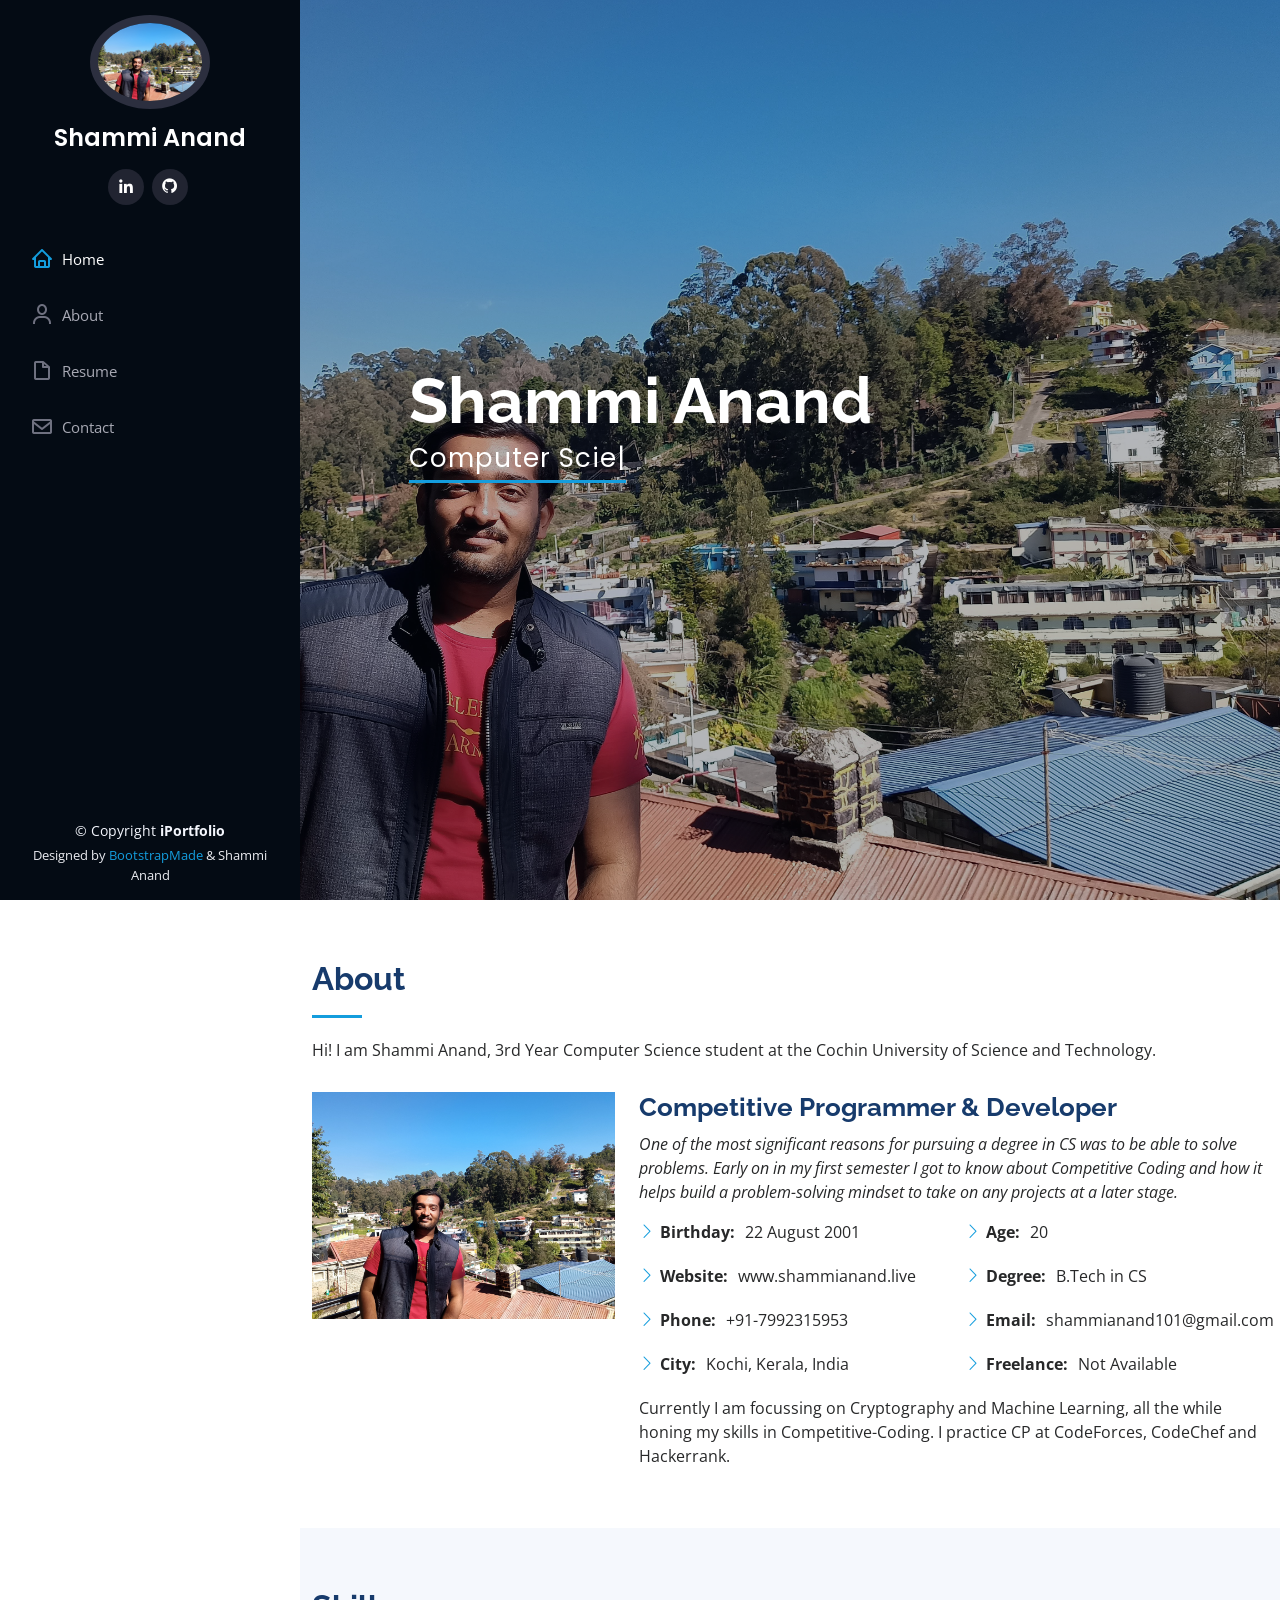
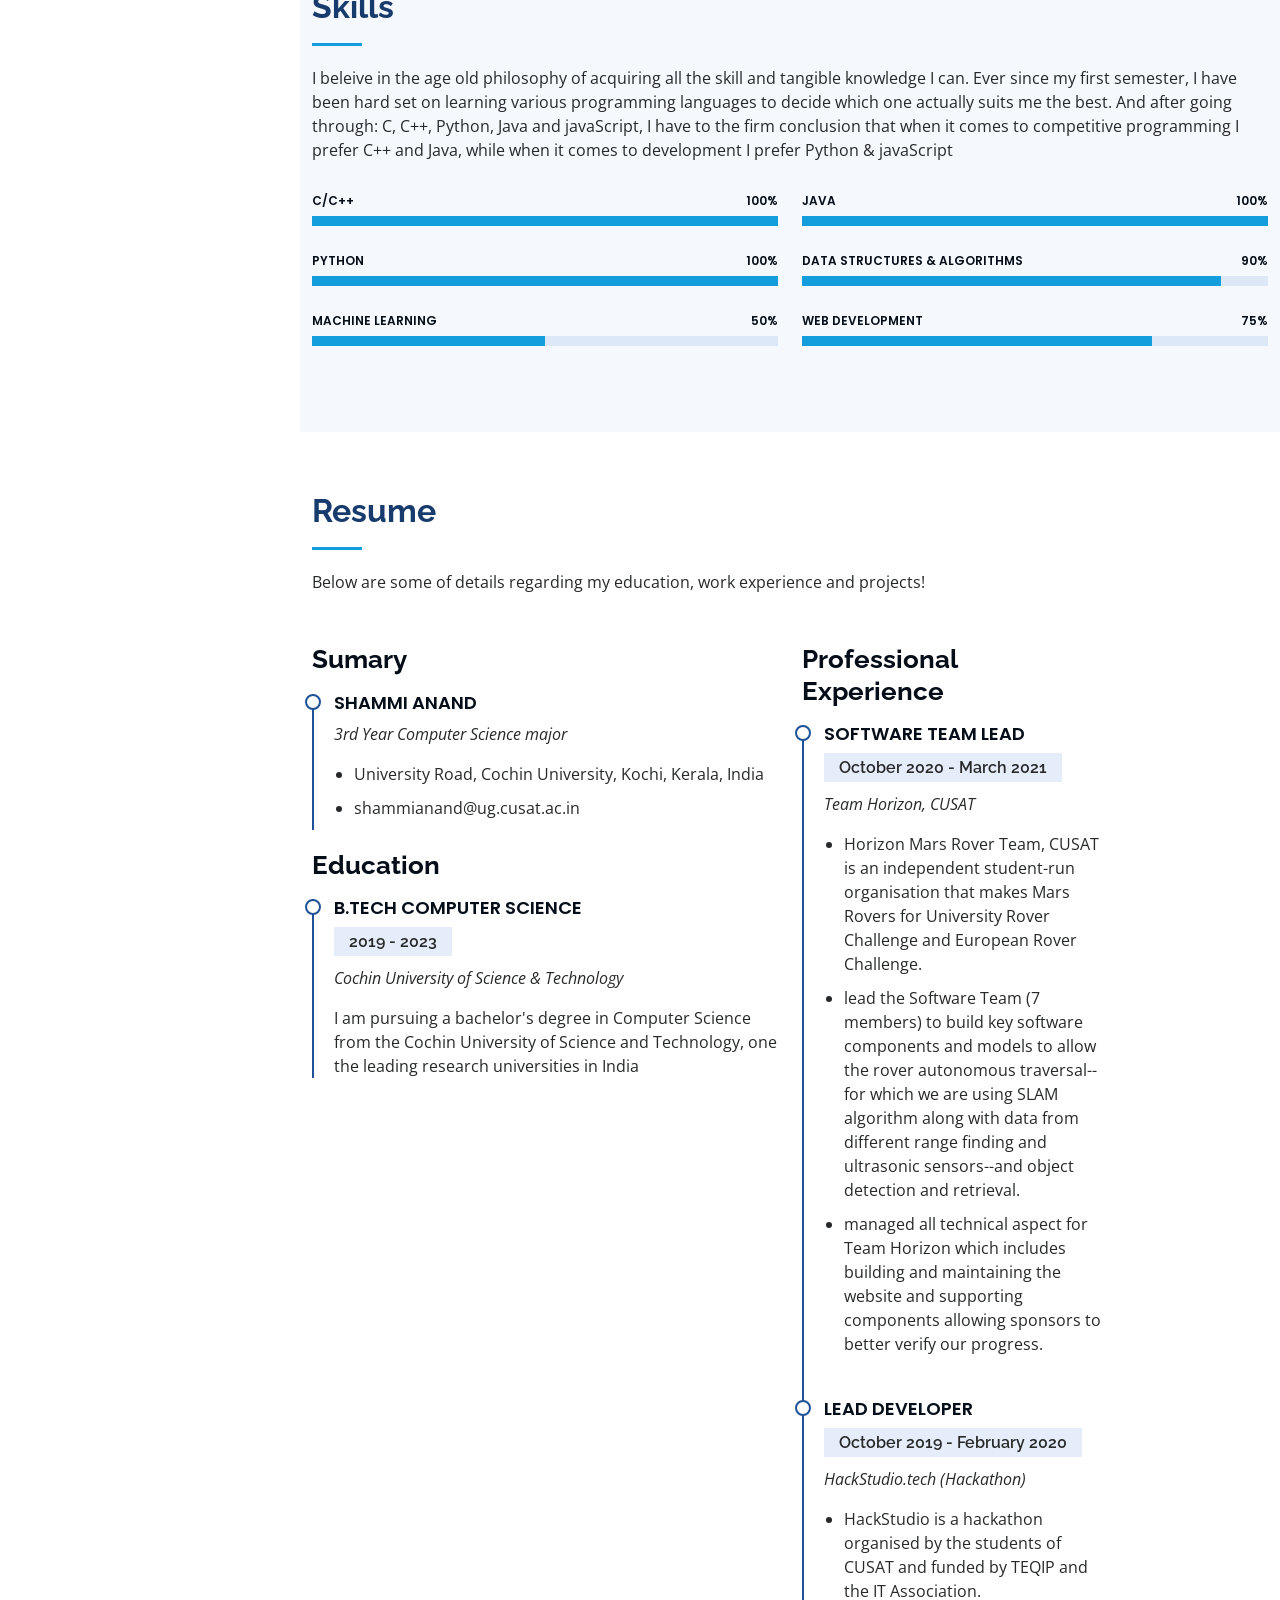
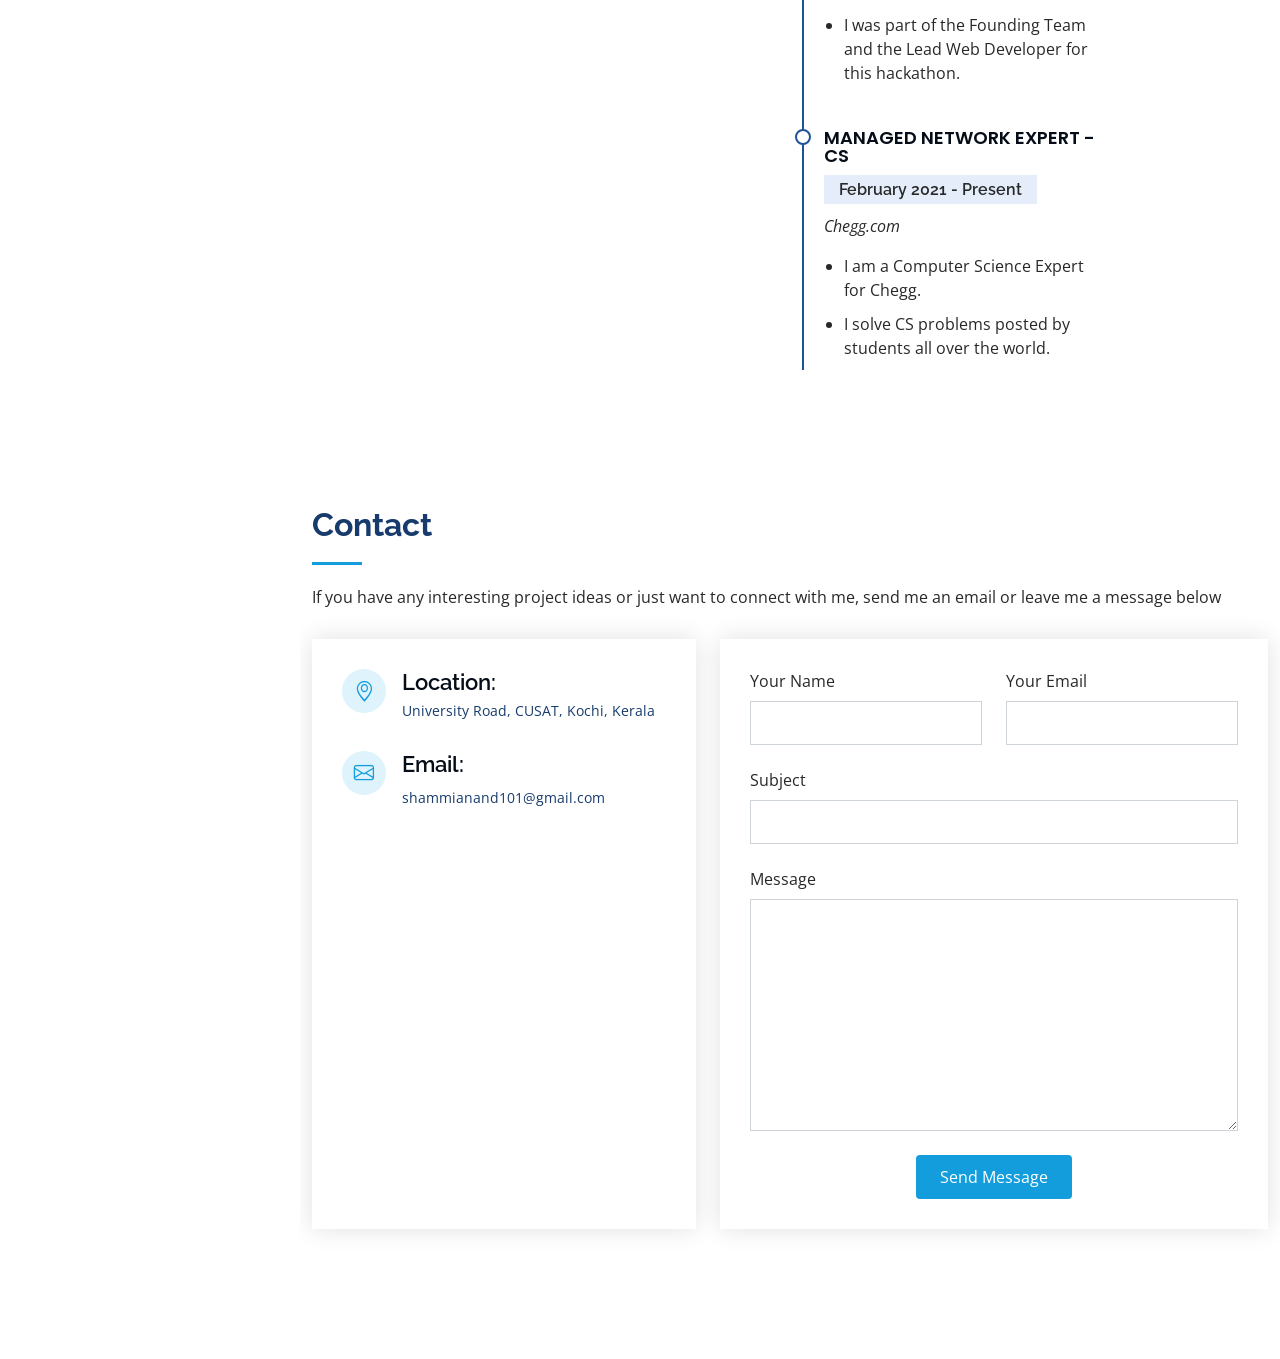
==== commit 6210672a: "changed keyword from 'programming' to 'programmer'" ====
--- a/index.html
+++ b/index.html
@@ -63,7 +63,7 @@
   <section id="hero" class="d-flex flex-column justify-content-center align-items-center">
     <div class="hero-container" data-aos="fade-in">
       <h1>Shammi Anand</h1>
-      <p><span class="typed" data-typed-items="Computer Science, CUSAT, Programming, Developer"></span></p>
+      <p><span class="typed" data-typed-items="Computer Science, CUSAT, Programmer, Developer"></span></p>
     </div>
   </section><!-- End Hero -->
 
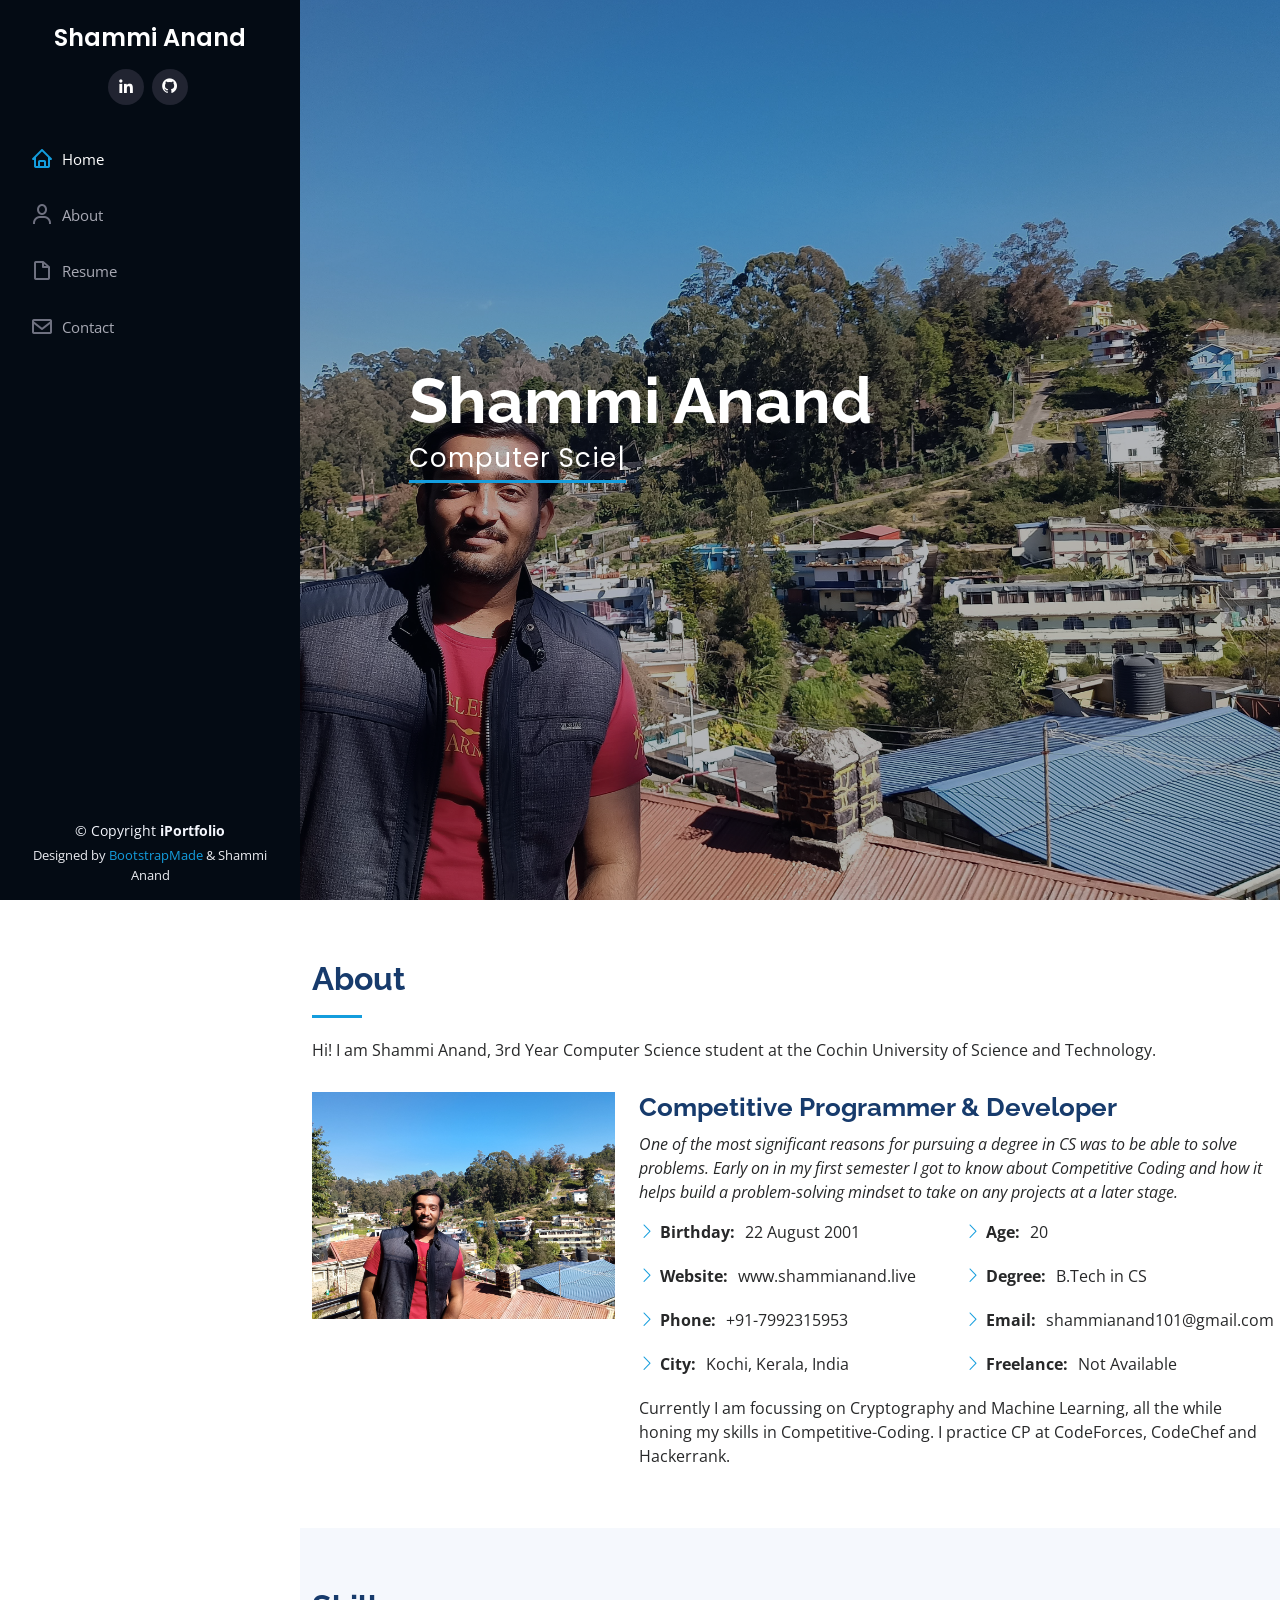
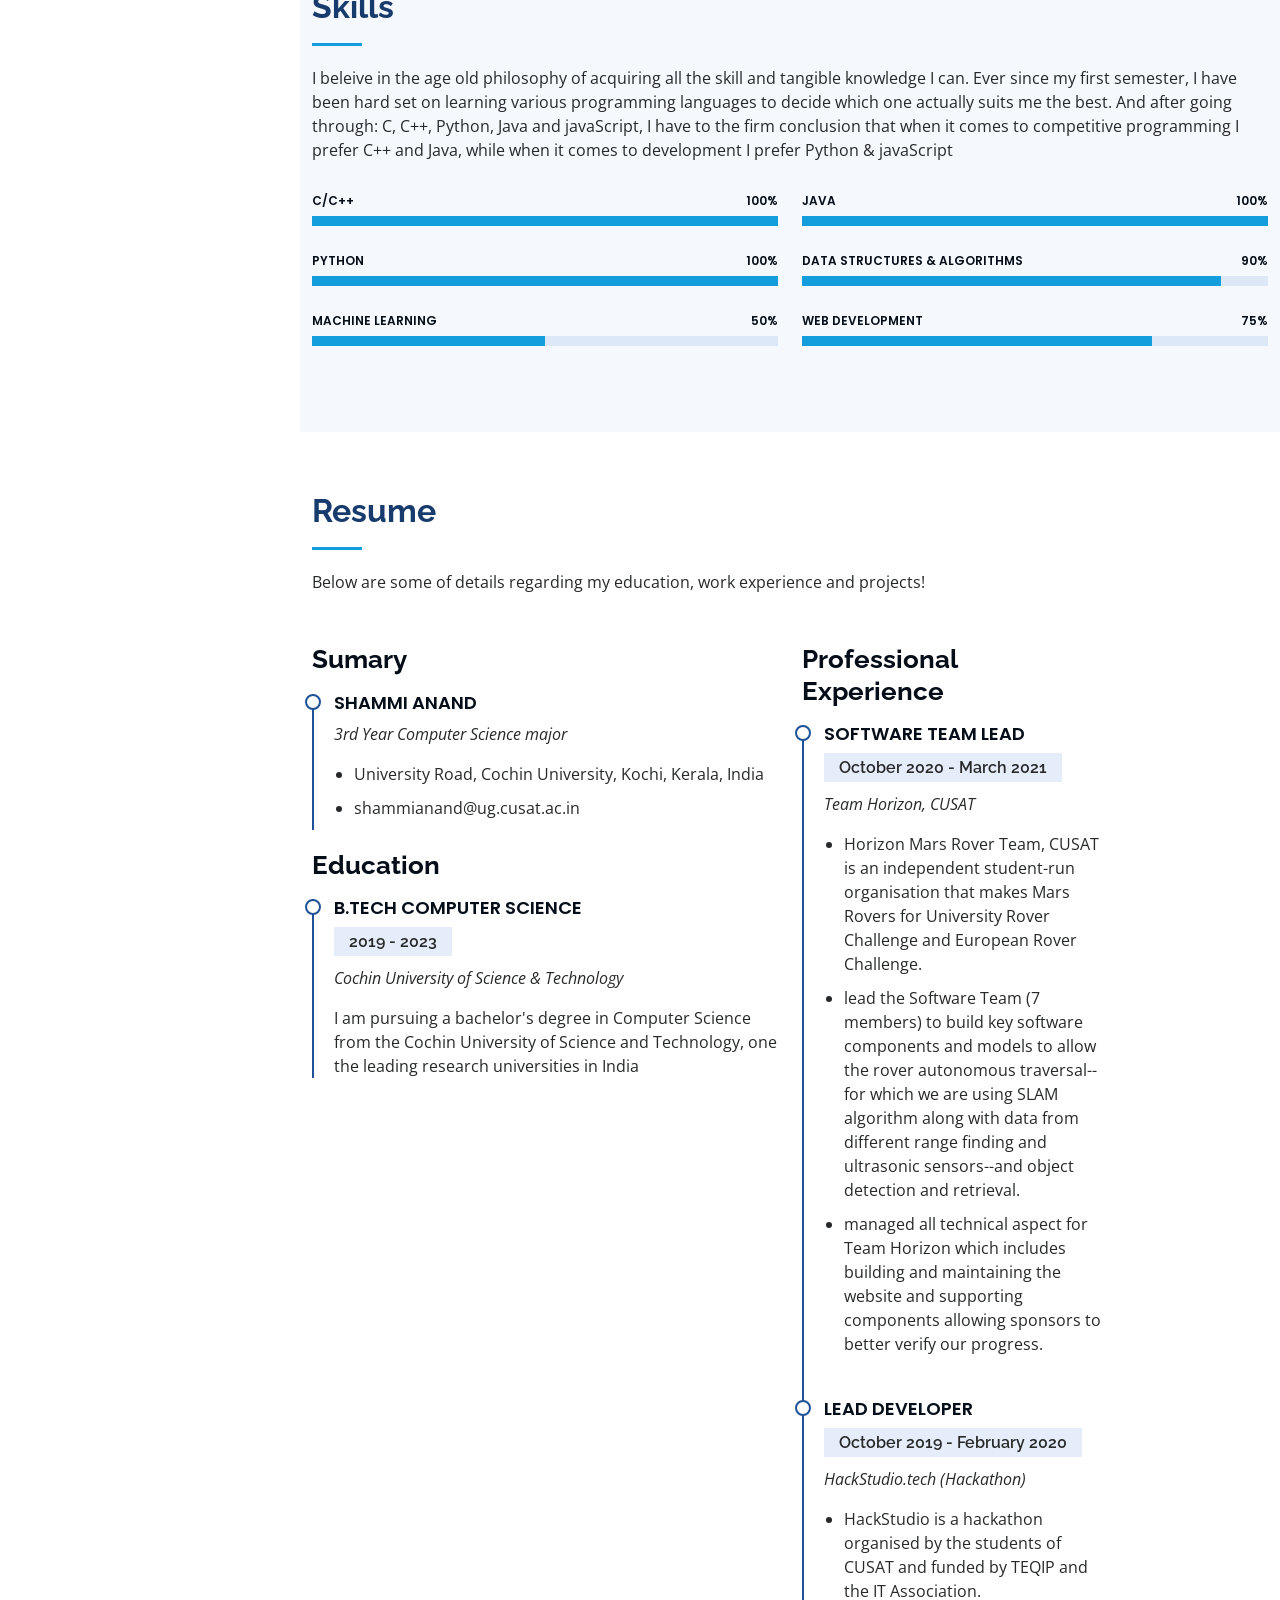
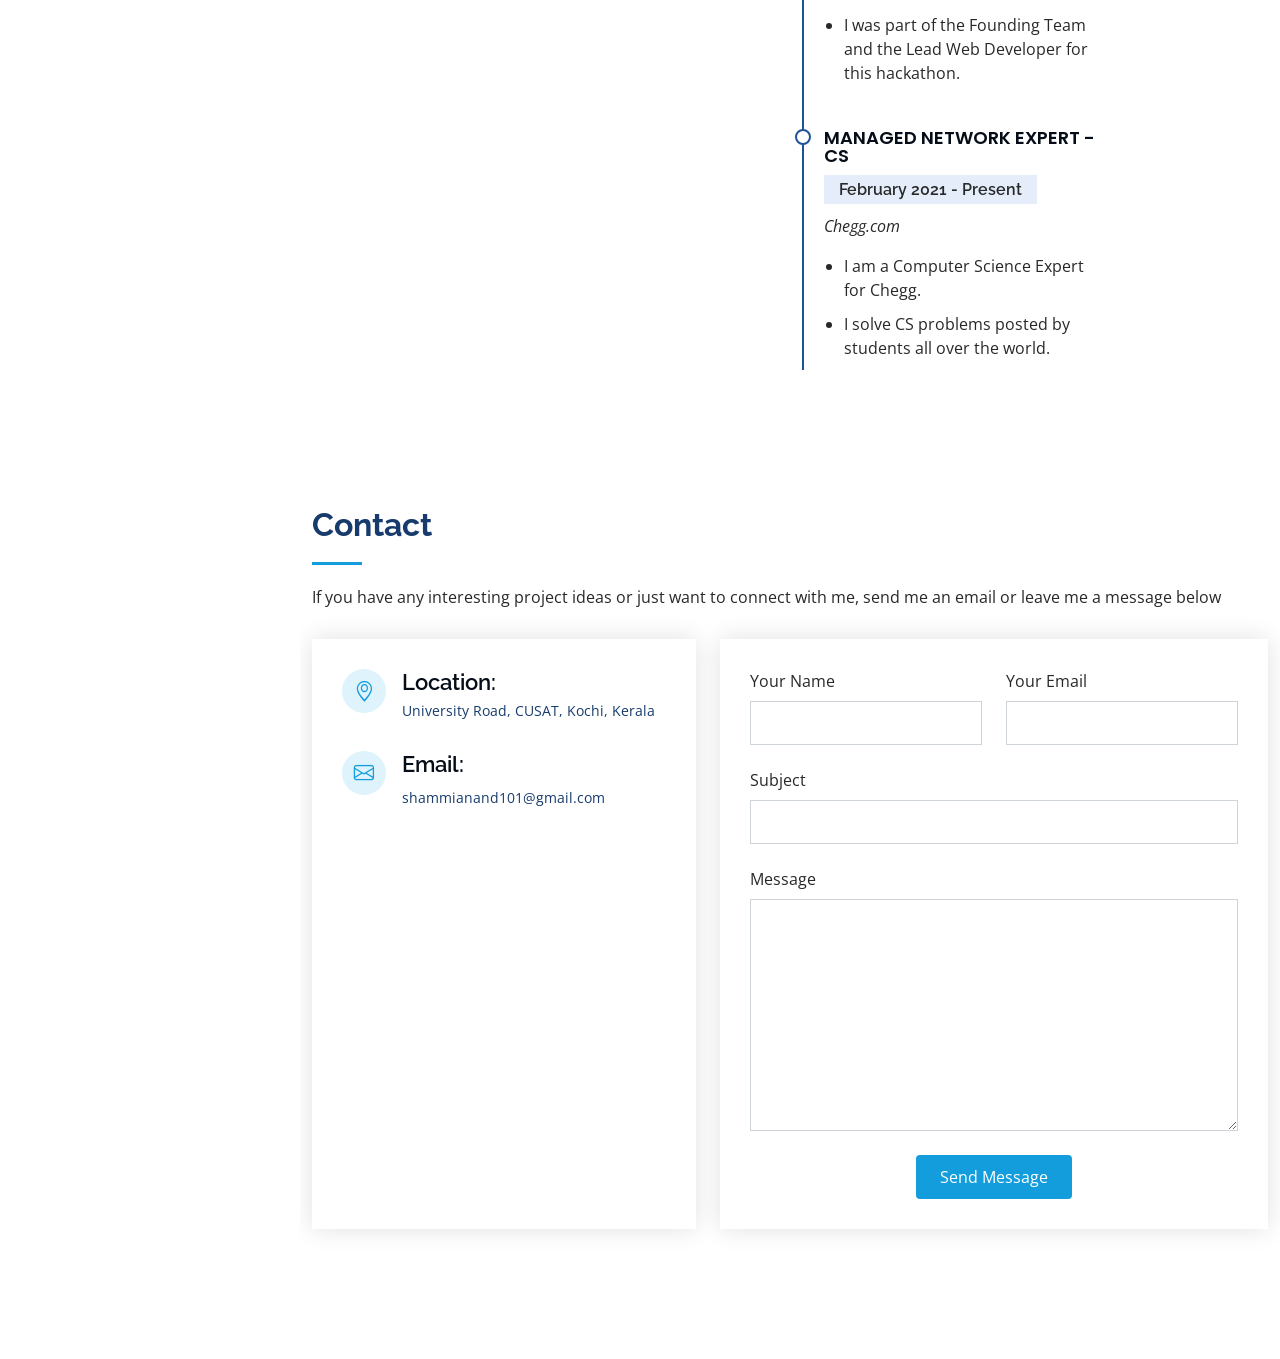
==== commit c02f30a2: "removed image from the side bar" ====
--- a/index.html
+++ b/index.html
@@ -38,7 +38,8 @@
     <div class="d-flex flex-column">
 
       <div class="profile">
-        <img src="assets/img/profile-img.jpg" alt="" class="img-fluid rounded-circle">
+        <!-- <img src="assets/img/profile-img.jpg" alt="" class="img-fluid rounded-circle"> -->
+        <br>
         <h1 class="text-light"><a href="index.html">Shammi Anand</a></h1>
         <div class="social-links mt-3 text-center">
           <a href="https://www.linkedin.com/in/shammicusat/" class="linkedin"><i class="bx bxl-linkedin"></i></a>
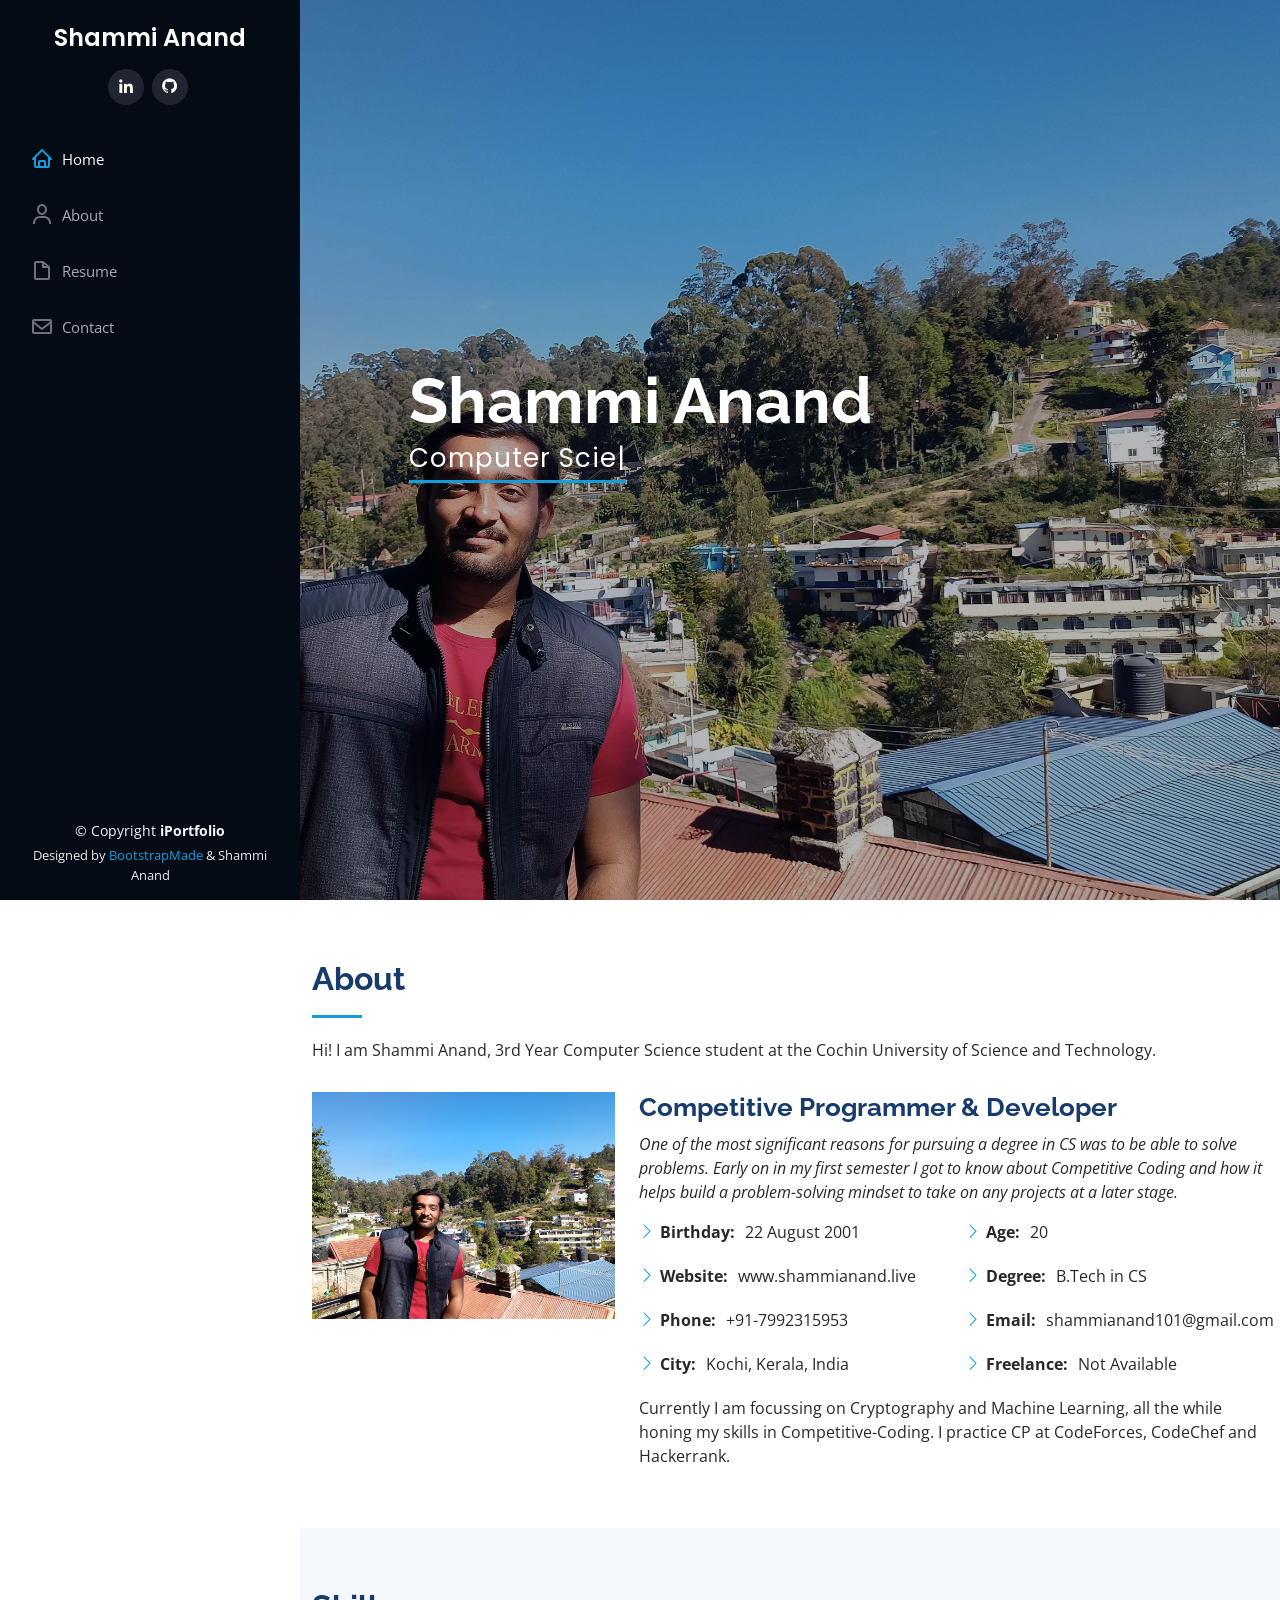
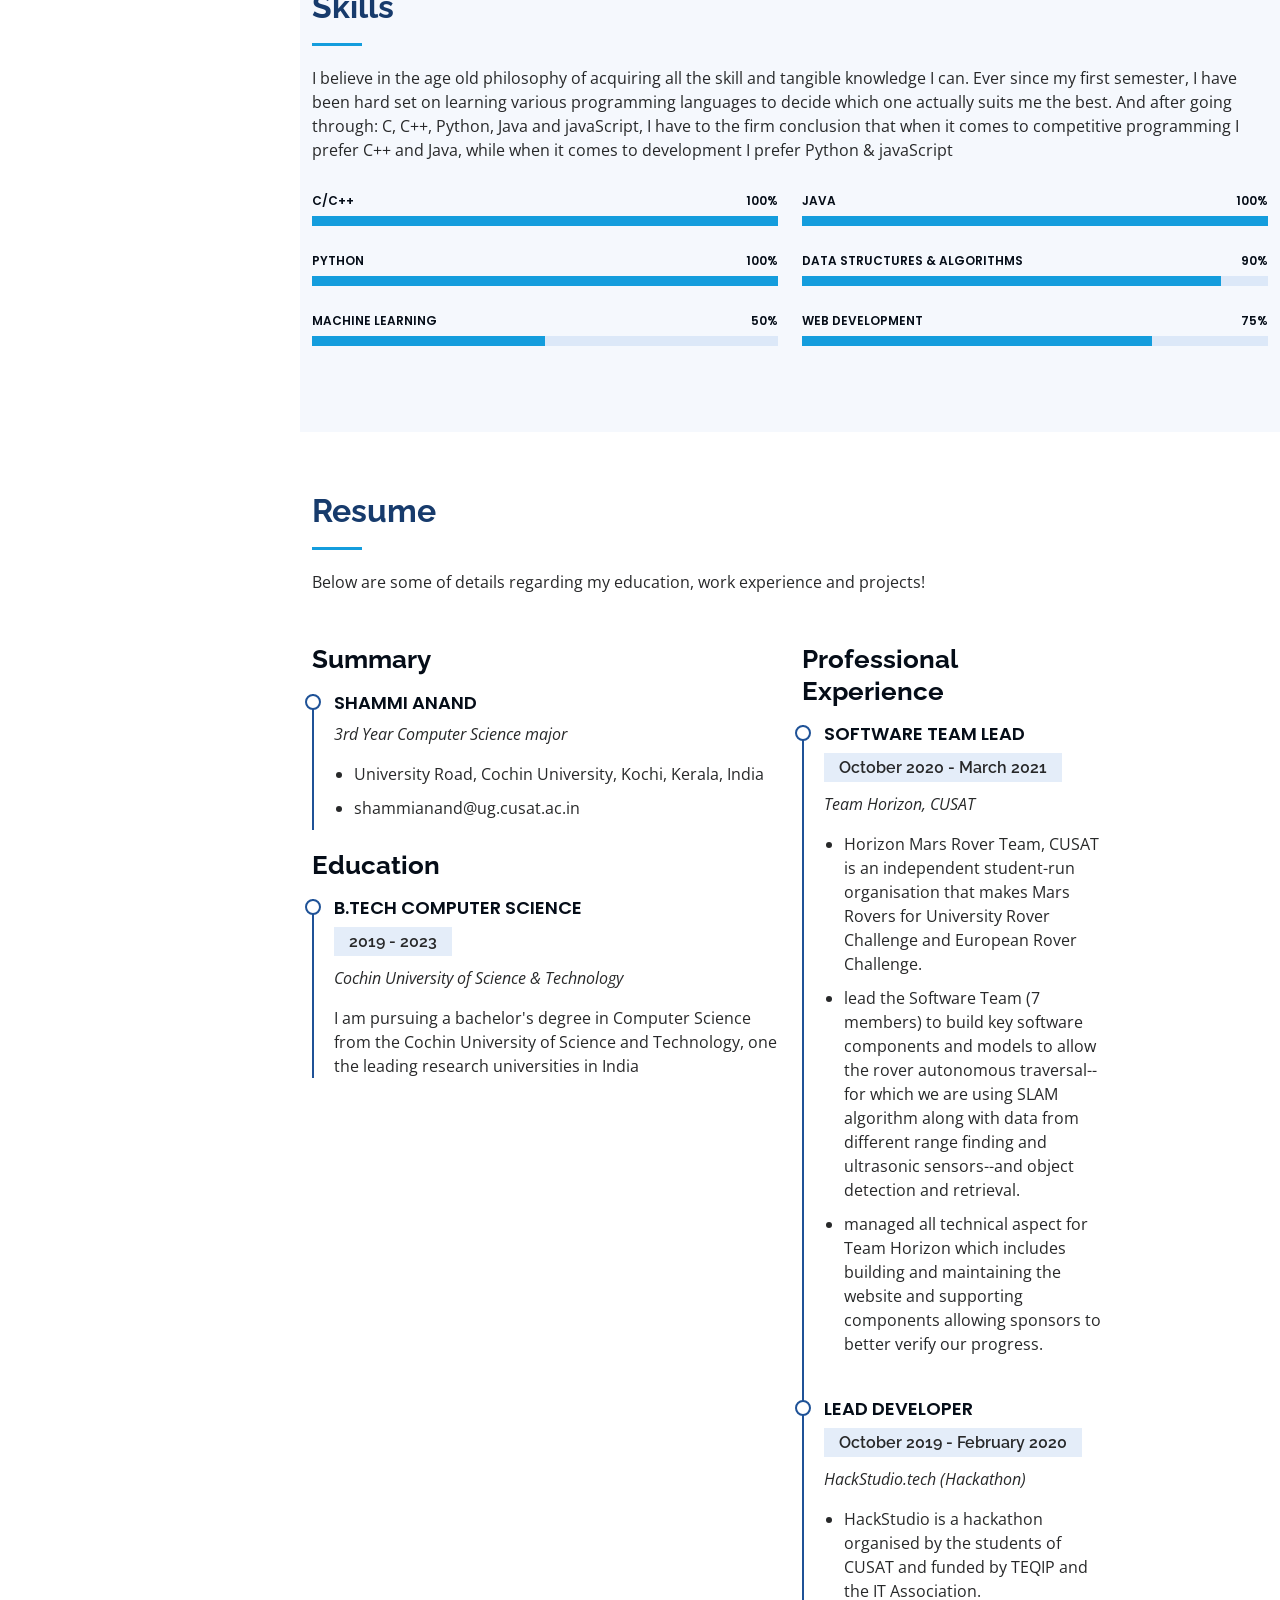
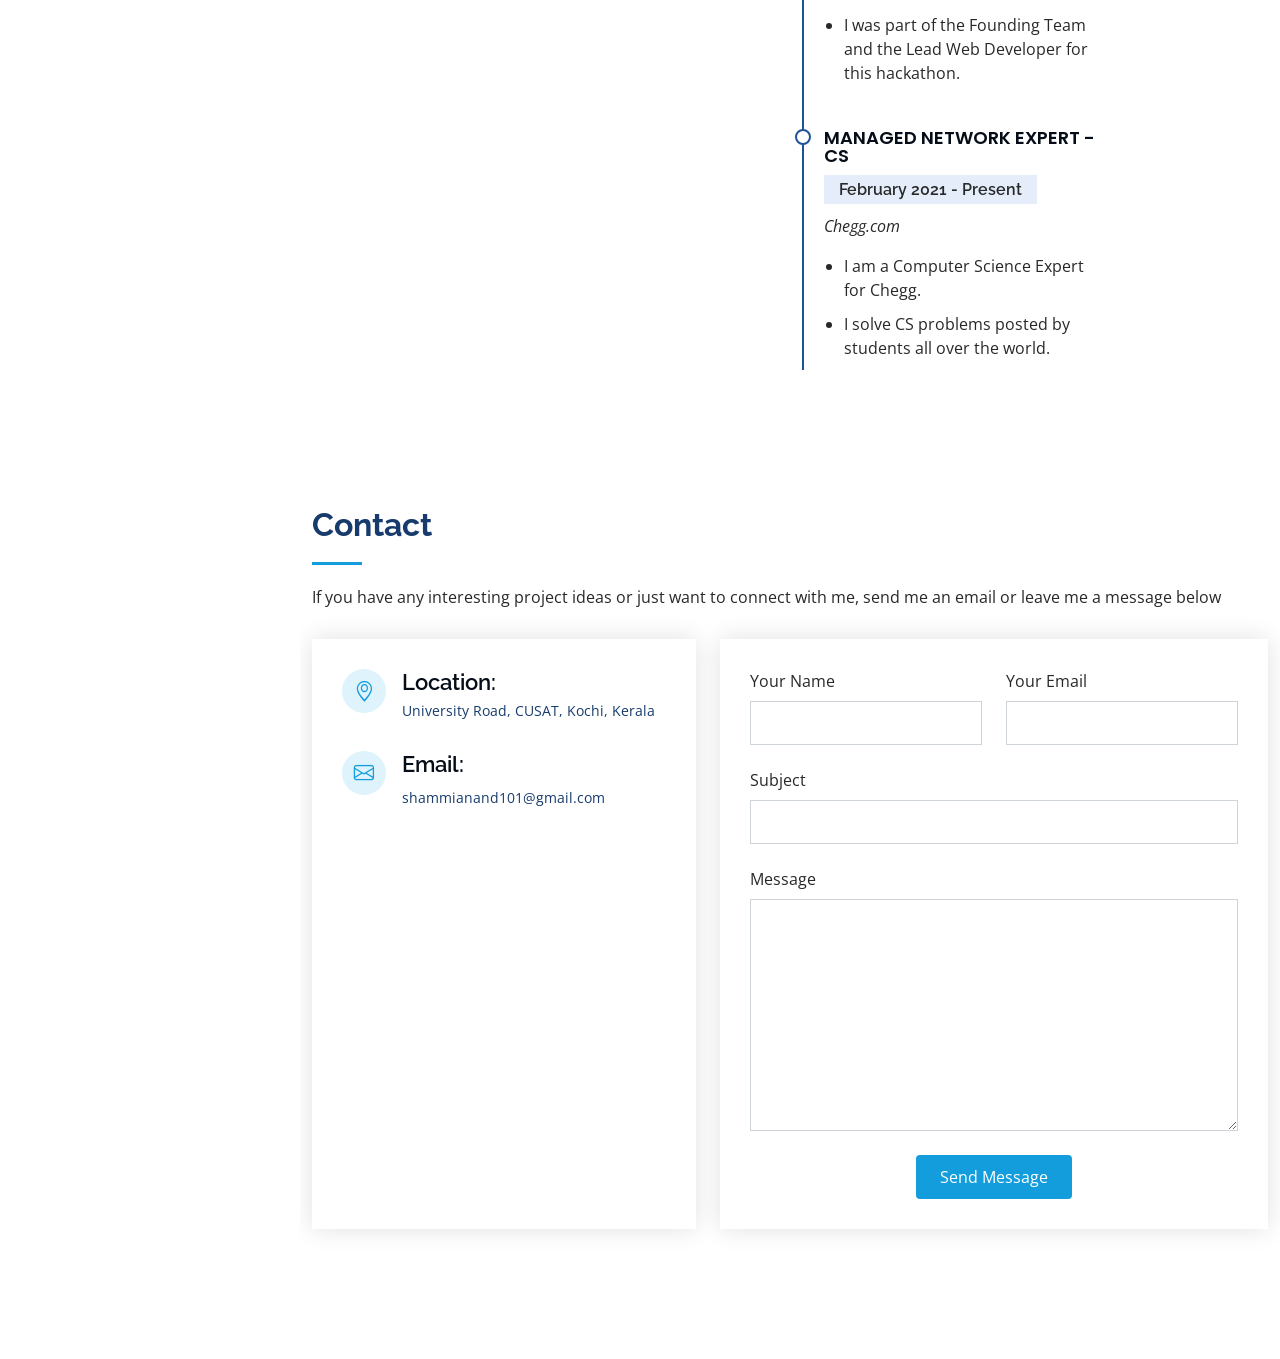
==== commit 8a2018a2: "grammatical mistakes" ====
--- a/index.html
+++ b/index.html
@@ -171,7 +171,7 @@
 
         <div class="section-title">
           <h2>Skills</h2>
-          <p>I beleive in the age old philosophy of acquiring all the skill and tangible knowledge I can. Ever since my first
+          <p>I believe in the age old philosophy of acquiring all the skill and tangible knowledge I can. Ever since my first
           semester, I have been hard set on learning various programming languages to decide which one actually suits me the
         best. And after going through: C, C++, Python, Java and javaScript, I have to the firm conclusion that when it comes to competitive programming I prefer C++ and Java, while when it comes to development I prefer Python & javaScript</p>
         </div>
@@ -244,7 +244,7 @@
 
         <div class="row">
           <div class="col-lg-6" data-aos="fade-up">
-            <h3 class="resume-title">Sumary</h3>
+            <h3 class="resume-title">Summary</h3>
             <div class="resume-item pb-0">
               <h4>Shammi Anand</h4>
               <p><em>3rd Year Computer Science major</em></p>
